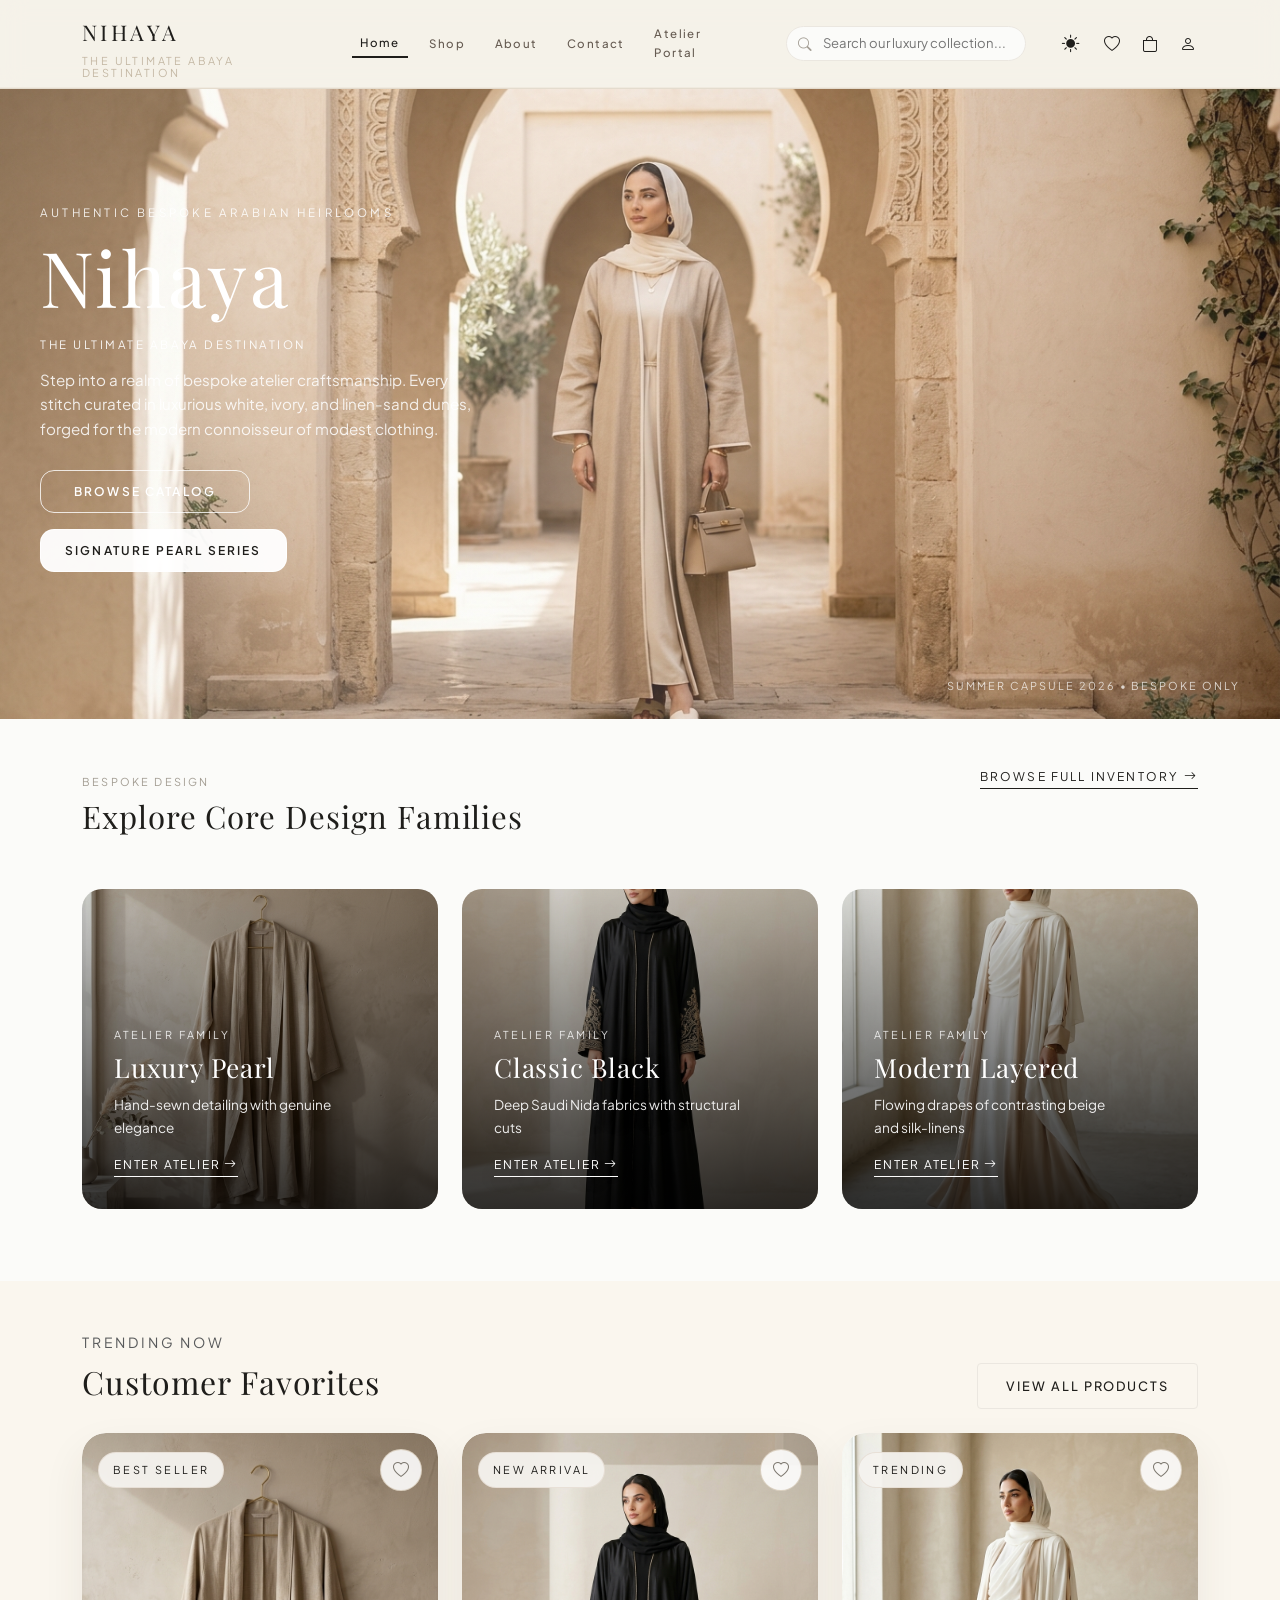
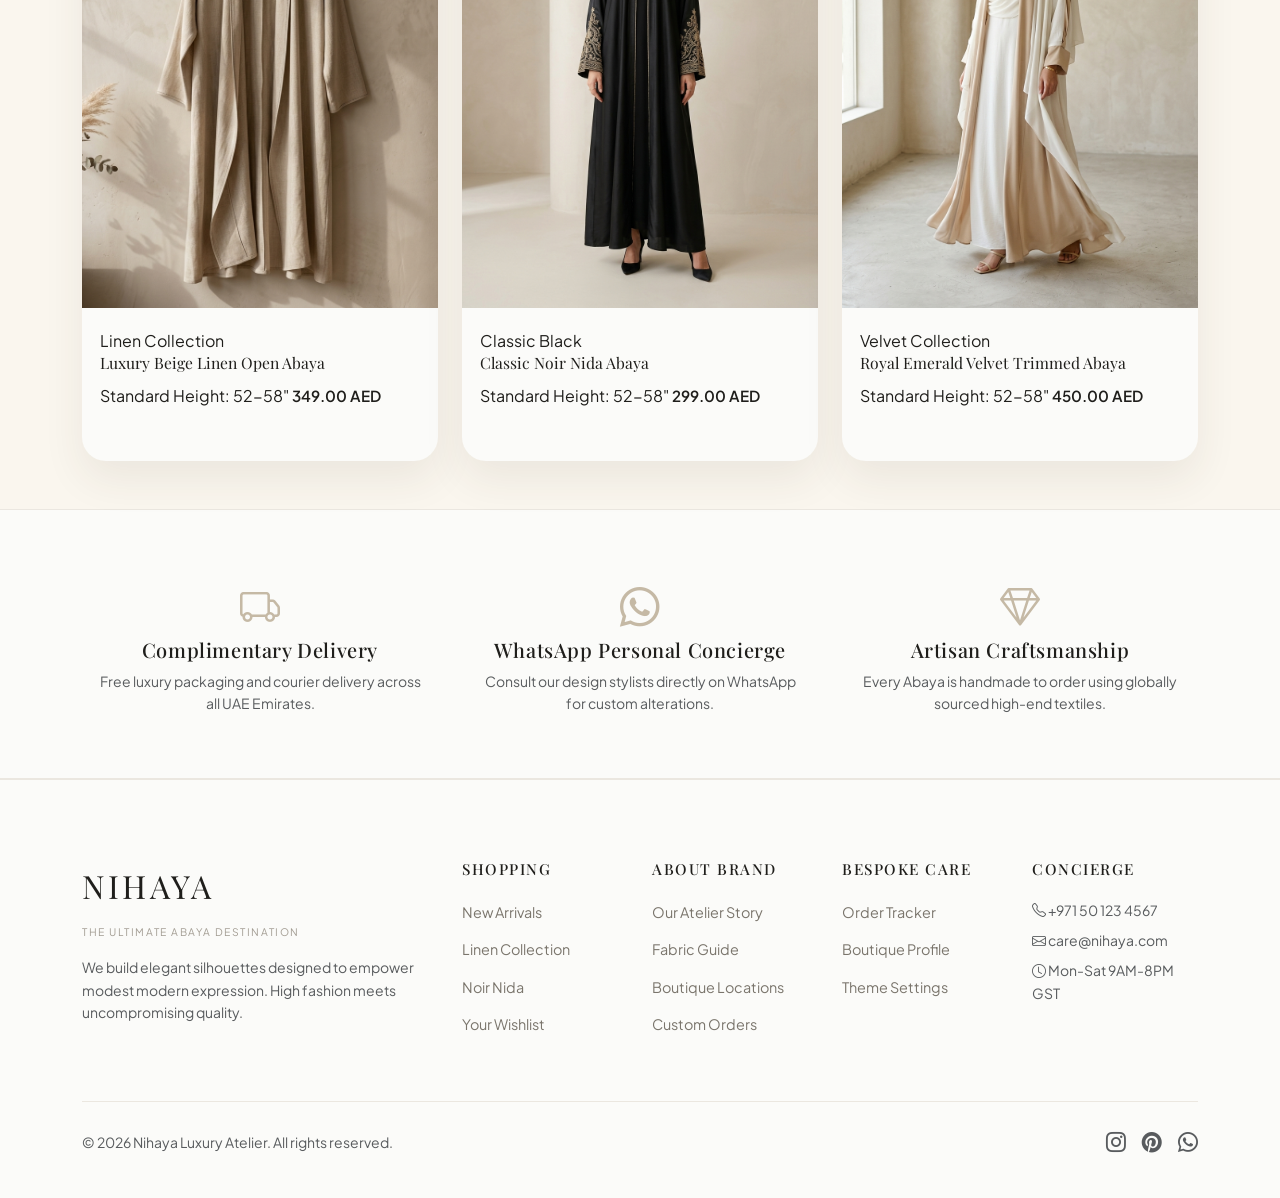
==== index.html @ ad956f4f "Initial adding" ====
<!DOCTYPE html>
<html lang="en">
<head>
  <meta charset="UTF-8">
  <meta name="viewport" content="width=device-width, initial-scale=1.0">
  <title>Nihaya | The Ultimate Abaya Destination</title>
  <meta name="description" content="Discover the finest collection of luxury Abayas at Nihaya. Handcrafted elegance, premium fabrics, and bespoke modest wear tailored for the modern woman.">
  
  <!-- CSS CDNs -->
  <link href="https://cdn.jsdelivr.net/npm/bootstrap@5.3.3/dist/css/bootstrap.min.css" rel="stylesheet">
  <link href="https://cdn.jsdelivr.net/npm/bootstrap-icons@1.11.3/font/bootstrap-icons.min.css" rel="stylesheet">
  <link rel="stylesheet" href="assets/css/styles.css">
</head>
<body>

  <!-- Splash Screen -->
  <div id="nihaya-splash-screen">
    <div class="splash-logo-container">
      <div class="splash-logo">Nihaya</div>
      <div class="splash-slogan">The Ultimate Abaya Destination</div>
      <div class="splash-spinner"></div>
    </div>
  </div>

  <!-- Header Section -->
  <header class="navbar navbar-expand-md sticky-top nihaya-navbar">
    <div class="container d-flex align-items-center justify-content-between gap-3">
      <div class="d-flex align-items-center gap-4">
        <div class="brand-group">
          <a class="navbar-brand brand-mark" href="index.html">Nihaya</a>
          <div class="navbar-subtitle">The Ultimate Abaya Destination</div>
        </div>

        <button class="navbar-toggler d-md-none" type="button" data-bs-toggle="collapse" data-bs-target="#nihayaNavMenu" aria-controls="nihayaNavMenu" aria-expanded="false" aria-label="Toggle navigation">
          <i class="bi bi-list"></i>
        </button>
      </div>

      <div class="collapse navbar-collapse justify-content-center" id="nihayaNavMenu">
        <ul class="navbar-nav align-items-center nihaya-menu">
          <li class="nav-item"><a class="nav-link active" href="index.html">Home</a></li>
          <li class="nav-item"><a class="nav-link" href="shop.html">Shop</a></li>
          <li class="nav-item"><a class="nav-link" href="about.html">About</a></li>
          <li class="nav-item"><a class="nav-link" href="contact.html">Contact</a></li>
          <li class="nav-item"><a class="nav-link" href="dashboard.html">Atelier Portal</a></li>
        </ul>
      </div>

      <!-- Desktop Search Bar -->
      <div class="search-box-container mx-3 d-none d-md-block">
        <i class="bi bi-search search-icon-inside"></i>
        <input type="text" id="search-input" class="search-input" placeholder="Search our luxury collection...">
        <div id="search-results-dropdown" class="search-dropdown"></div>
      </div>

      <!-- Desktop / Action Items -->
      <div class="header-actions">
        <!-- Search Button (Mobile view only to toggle search bar at top) -->
        <button class="icon-btn d-md-none" data-bs-toggle="collapse" data-bs-target="#mobileSearchCollapse" aria-label="Open search">
          <i class="bi bi-search"></i>
        </button>

        <!-- Theme Toggle Button -->
        <button type="button" class="icon-btn theme-toggle-btn d-none d-md-inline-block" aria-label="Switch to dark mode" title="Switch to dark mode">
          <i class="bi bi-sun-fill"></i>
        </button>

        <!-- Wishlist -->
        <a href="wishlist.html" class="icon-btn" id="wishlist-header-link" aria-label="View Wishlist">
          <i class="bi bi-heart"></i>
          <span class="badge-dot wishlist-badge" style="display: none;">0</span>
        </a>

        <!-- Cart -->
        <a href="cart.html" class="icon-btn" id="cart-header-link" aria-label="View Cart">
          <i class="bi bi-bag"></i>
          <span class="badge-dot cart-badge" style="display: none;">0</span>
        </a>

        <!-- Profile / Dashboard -->
        <a href="profile.html" class="icon-btn d-none d-md-inline-block" id="profile-header-link" aria-label="User Profile">
          <i class="bi bi-person"></i>
        </a>
      </div>
    </div>
  </header>

  <!-- Mobile Search Bar Collapse -->
  <div class="collapse d-md-none border-bottom p-3 bg-white" id="mobileSearchCollapse" style="background-color: var(--bg-primary) !important; border-color: var(--border-color) !important;">
    <div class="search-box-container w-100 position-relative">
      <i class="bi bi-search search-icon-inside"></i>
      <input type="text" id="search-input" class="search-input" placeholder="Search abayas...">
      <div id="search-results-dropdown" class="search-dropdown"></div>
    </div>
  </div>

  <!-- Hero Section -->
  <section class="hero-slider">
    <div class="hero-slide" style="background-image: url('assets/images/nihaya_hero_banner_1780999032885.png');">
      <div class="hero-overlay"></div>
      <div class="container hero-content">
        <span class="hero-topline">Authentic Bespoke Arabian Heirlooms</span>
        <h1 class="hero-title">Nihaya</h1>
        <span class="hero-subtitle">The Ultimate Abaya Destination</span>
        <p class="hero-desc">Step into a realm of bespoke atelier craftsmanship. Every stitch curated in luxurious white, ivory, and linen-sand dunes, forged for the modern connoisseur of modest clothing.</p>
        <div class="hero-buttons">
          <a href="shop.html" class="btn-hero-secondary">Browse Catalog</a>
          <a href="shop.html" class="btn-hero-primary">Signature Pearl Series</a>
        </div>
      </div>
      <div class="hero-caption">Summer Capsule 2026 • Bespoke Only</div>
    </div>
  </section>

  <!-- Special Collections Showcase -->
  <section class="py-5" style="background-color: var(--bg-secondary);">
    <div class="container">
      <div class="d-flex flex-column flex-md-row justify-content-between align-items-start gap-3 mb-5 collections-header">
        <div>
          <span class="section-label text-uppercase">Bespoke Design</span>
          <h2 class="collections-title mt-2">Explore Core Design Families</h2>
        </div>
        <a href="shop.html" class="collections-link">Browse Full Inventory <i class="bi bi-arrow-right"></i></a>
      </div>
      
      <div class="row g-4">
        <div class="col-md-4">
          <div class="category-card">
            <img src="assets/images/abaya_beige.png" alt="Luxury Pearl Collection" class="category-img">
            <div class="category-card-overlay">
              <span class="category-card-subtitle">Atelier Family</span>
              <h3 class="category-card-title">Luxury Pearl</h3>
              <p class="category-card-copy">Hand-sewn detailing with genuine elegance</p>
              <a href="shop.html?category=Luxury Pearl" class="category-card-link">Enter Atelier <i class="bi bi-arrow-right"></i></a>
            </div>
          </div>
        </div>
        <div class="col-md-4">
          <div class="category-card">
            <img src="assets/images/nihaya_royal_black_1780999076777.png" alt="Classic Black Collection" class="category-img">
            <div class="category-card-overlay">
              <span class="category-card-subtitle">Atelier Family</span>
              <h3 class="category-card-title">Classic Black</h3>
              <p class="category-card-copy">Deep Saudi Nida fabrics with structural cuts</p>
              <a href="shop.html?category=Classic Black" class="category-card-link">Enter Atelier <i class="bi bi-arrow-right"></i></a>
            </div>
          </div>
        </div>
        <div class="col-md-4">
          <div class="category-card">
            <img src="assets/images/nihaya_modern_contrast_1780999092287.png" alt="Modern Layered Collection" class="category-img">
            <div class="category-card-overlay">
              <span class="category-card-subtitle">Atelier Family</span>
              <h3 class="category-card-title">Modern Layered</h3>
              <p class="category-card-copy">Flowing drapes of contrasting beige and silk-linens</p>
              <a href="shop.html?category=Modern Layered" class="category-card-link">Enter Atelier <i class="bi bi-arrow-right"></i></a>
            </div>
          </div>
        </div>
      </div>
    </div>
  </section>

  <!-- Trending Products Section -->
  <section class="py-5">
    <div class="container">
      <div class="d-flex justify-content-between align-items-end mb-4">
        <div>
          <span class="text-uppercase tracking-wider text-muted small" style="letter-spacing: 0.2em;">Trending Now</span>
          <h2 class="mt-2">Customer Favorites</h2>
        </div>
        <a href="shop.html" class="btn-nihaya-outline d-none d-md-inline-block">View All Products</a>
      </div>

      <div class="row align-items-stretch g-4" id="trending-products-container">
        <!-- Rendered dynamically by javascript -->
      </div>
      
      <div class="text-center mt-4 d-md-none">
        <a href="shop.html" class="btn-nihaya-outline w-100">View All Products</a>
      </div>
    </div>
  </section>

  <!-- Value Propositions Section -->
  <section class="py-5 border-top border-bottom" style="border-color: var(--border-color) !important; background-color: var(--bg-secondary);">
    <div class="container">
      <div class="row text-center g-4">
        <div class="col-md-4">
          <div class="p-3">
            <i class="bi bi-truck fs-1 text-muted mb-3" style="color: var(--accent-color) !important;"></i>
            <h4 class="h5 mb-2">Complimentary Delivery</h4>
            <p class="text-muted small mb-0">Free luxury packaging and courier delivery across all UAE Emirates.</p>
          </div>
        </div>
        <div class="col-md-4">
          <div class="p-3">
            <i class="bi bi-whatsapp fs-1 text-muted mb-3" style="color: var(--accent-color) !important;"></i>
            <h4 class="h5 mb-2">WhatsApp Personal Concierge</h4>
            <p class="text-muted small mb-0">Consult our design stylists directly on WhatsApp for custom alterations.</p>
          </div>
        </div>
        <div class="col-md-4">
          <div class="p-3">
            <i class="bi bi-gem fs-1 text-muted mb-3" style="color: var(--accent-color) !important;"></i>
            <h4 class="h5 mb-2">Artisan Craftsmanship</h4>
            <p class="text-muted small mb-0">Every Abaya is handmade to order using globally sourced high-end textiles.</p>
          </div>
        </div>
      </div>
    </div>
  </section>

  <!-- Footer -->
  <footer class="footer-lux">
    <div class="container">
      <div class="row g-4 mb-5">
        <div class="col-lg-4 col-md-6">
          <div class="footer-logo">Nihaya</div>
          <p class="footer-slogan">The Ultimate Abaya Destination</p>
          <p class="text-muted small mt-3">We build elegant silhouettes designed to empower modest modern expression. High fashion meets uncompromising quality.</p>
        </div>
        <div class="col-lg-2 col-md-6 footer-link-col">
          <h5>Shopping</h5>
          <ul>
            <li><a href="shop.html">New Arrivals</a></li>
            <li><a href="shop.html?category=Linen Collection">Linen Collection</a></li>
            <li><a href="shop.html?category=Classic Black">Noir Nida</a></li>
            <li><a href="wishlist.html">Your Wishlist</a></li>
          </ul>
        </div>
        <div class="col-lg-2 col-md-6 footer-link-col">
          <h5>About Brand</h5>
          <ul>
            <li><a href="about.html">Our Atelier Story</a></li>
            <li><a href="about.html#fabric-guide">Fabric Guide</a></li>
            <li><a href="contact.html">Boutique Locations</a></li>
            <li><a href="contact.html">Custom Orders</a></li>
          </ul>
        </div>
        <div class="col-lg-2 col-md-6 footer-link-col">
          <h5>Bespoke Care</h5>
          <ul>
            <li><a href="dashboard.html">Order Tracker</a></li>
            <li><a href="profile.html">Boutique Profile</a></li>
            <li><a href="settings.html">Theme Settings</a></li>
          </ul>
        </div>
        <div class="col-lg-2 col-md-6 footer-link-col">
          <h5>Concierge</h5>
          <p class="text-muted small mb-2"><i class="bi bi-telephone"></i> +971 50 123 4567</p>
          <p class="text-muted small mb-2"><i class="bi bi-envelope"></i> care@nihaya.com</p>
          <p class="text-muted small"><i class="bi bi-clock"></i> Mon-Sat 9AM-8PM GST</p>
        </div>
      </div>
      <div class="d-flex flex-column flex-sm-row justify-content-between align-items-center border-top pt-4" style="border-color: var(--border-color) !important;">
        <p class="text-muted small mb-0">&copy; 2026 Nihaya Luxury Atelier. All rights reserved.</p>
        <div class="d-flex gap-3 mt-3 mt-sm-0">
          <a href="#" class="text-muted fs-5"><i class="bi bi-instagram"></i></a>
          <a href="#" class="text-muted fs-5"><i class="bi bi-pinterest"></i></a>
          <a href="#" class="text-muted fs-5"><i class="bi bi-whatsapp"></i></a>
        </div>
      </div>
    </div>
  </footer>

  <!-- Mobile Bottom Sticky Menu (No Hamburger) -->
  <nav class="mobile-bottom-nav">
    <a href="index.html" class="mobile-nav-item active" aria-label="Home page">
      <i class="bi bi-house"></i>
      <span>Home</span>
    </a>
    <a href="shop.html" class="mobile-nav-item" aria-label="Shop products">
      <i class="bi bi-search"></i>
      <span>Shop</span>
    </a>
    <a href="wishlist.html" class="mobile-nav-item" aria-label="Saved products">
      <i class="bi bi-heart"></i>
      <span class="badge-dot wishlist-badge" style="display: none;">0</span>
      <span>Wishlist</span>
    </a>
    <a href="cart.html" class="mobile-nav-item" aria-label="Shopping cart">
      <i class="bi bi-bag"></i>
      <span class="badge-dot cart-badge" style="display: none;">0</span>
      <span>Cart</span>
    </a>
    <a href="profile.html" class="mobile-nav-item" aria-label="Customer dashboard">
      <i class="bi bi-person"></i>
      <span>Profile</span>
    </a>
  </nav>

  <!-- JS Scripts -->
  <script src="https://cdn.jsdelivr.net/npm/bootstrap@5.3.3/dist/js/bootstrap.bundle.min.js"></script>
  <script src="assets/js/products.js"></script>
  <script src="assets/js/store.js"></script>
  <script src="assets/js/notifications.js"></script>
  <script src="assets/js/main.js"></script>

  <!-- Page-specific Dynamic Script -->
  <script>
    // Load trending products dynamically
    document.addEventListener('DOMContentLoaded', () => {
      const container = document.getElementById('trending-products-container');
      if (!container || typeof getTrendingProducts !== 'function') return;

      const trendingProducts = getTrendingProducts();

      trendingProducts.slice(0, 3).forEach((product, index) => {
        const tagLabel = product.tag || (index === 0 ? 'Best Seller' : index === 1 ? 'New Arrival' : 'Trending');
        const imageOverrides = [
          'assets/images/abaya_beige.png',
          'assets/images/nihaya_royal_black_1780999076777.png',
          'assets/images/nihaya_modern_contrast_1780999092287.png'
        ];
        const imageSource = imageOverrides[index] || product.primaryImage;
        const altImage = product.secondaryImage || imageSource;
        const col = document.createElement('div');
        col.className = 'col-lg-4 col-md-6';
        col.innerHTML = `
          <div class="product-card h-100">
            <div class="product-image-wrapper">
              <div class="product-image-head">
                <span class="product-tag">${tagLabel}</span>
                <button class="wishlist-action" onclick="addToWishlist('${product.id}')" aria-label="Add to wishlist">
                  <i class="bi bi-heart"></i>
                </button>
              </div>
              <a href="product.html?id=${product.id}">
                <img src="${imageSource}" alt="${product.name}" class="product-img">
                <img src="${altImage}" alt="${product.name} Alternate" class="product-img-secondary">
              </a>
              <div class="card-action-overlay">
                <a href="product.html?id=${product.id}" class="bespoke-btn">Bespoke Specification</a>
              </div>
            </div>
            <div class="product-card-body">
              <span class="product-cat">${product.category}</span>
              <a href="product.html?id=${product.id}" class="product-name-link">${product.name}</a>
              <div class="product-meta">
                <span>Standard Height: 52-58"</span>
                <span class="product-price-tag">${product.price.toFixed(2)} AED</span>
              </div>
            </div>
          </div>
        `;
        container.appendChild(col);
      });
    });
  </script>
</body>
</html>
---- assets/css/styles.css ----
/* 
 * Nihaya - The Ultimate Abaya Destination
 * Luxury Brand Stylesheet (White & Beige Theme)
 */

@import url('https://fonts.googleapis.com/css2?family=Playfair+Display:ital,wght@0,400..900;1,400..900&family=Plus+Jakarta+Sans:ital,wght@0,200..800;1,200..800&display=swap');

/* Brand Design Tokens */
:root {
  /* Fonts */
  --font-serif: 'Playfair Display', Georgia, serif;
  --font-sans: 'Plus Jakarta Sans', system-ui, -apple-system, sans-serif;

  /* Colors (Light Mode Default) */
  --bg-primary: #FFFFFF;
  --bg-secondary: #FBFBF9;
  --bg-tertiary: #F5F2EB;
  --border-color: #EBE7E0;
  --text-primary: #1F1E1B;
  --text-secondary: #7A756C;
  --text-muted: #A39D93;
  --accent-color: #C5B9A5;      /* Primary luxury beige */
  --accent-hover: #A69B87;
  --accent-light: #FBFBF9;
  --gold-accent: #D4AF37;       /* Luxury metallic touch */
  
  --toast-bg: rgba(255, 255, 255, 0.95);
  --toast-text: #1F1E1B;
  --toast-border: #C5B9A5;
  
  --shadow-sm: 0 2px 10px rgba(197, 185, 165, 0.08);
  --shadow-md: 0 10px 30px rgba(197, 185, 165, 0.12);
  --shadow-lg: 0 20px 50px rgba(197, 185, 165, 0.18);
  
  --transition-smooth: all 0.4s cubic-bezier(0.16, 1, 0.3, 1);
  --transition-fast: all 0.2s cubic-bezier(0.16, 1, 0.3, 1);
  --border-radius: 4px;
  --bg-site: #FAF6EE;
}

/* Dark Mode Overrides */
[data-theme="dark"] {
  --bg-primary: #12110F;
  --bg-secondary: #1C1A18;
  --bg-tertiary: #272522;
  --border-color: #2E2B27;
  --text-primary: #F5F2EB;
  --text-secondary: #C5B9A5;
  --text-muted: #8E887D;
  --accent-color: #D8CDBC;
  --accent-hover: #E6DFD4;
  --accent-light: #1C1A18;
  
  --toast-bg: rgba(28, 26, 24, 0.95);
  --toast-text: #F5F2EB;
  --toast-border: #D8CDBC;
  
  --shadow-sm: 0 2px 10px rgba(0, 0, 0, 0.3);
  --shadow-md: 0 10px 30px rgba(0, 0, 0, 0.4);
  --shadow-lg: 0 20px 50px rgba(0, 0, 0, 0.5);
}

/* Global Reset & Base */
* {
  box-sizing: border-box;
  margin: 0;
  padding: 0;
}

html {
  background-color: var(--bg-site);
}

body {
  font-family: var(--font-sans);
  background-color: var(--bg-site);
  color: var(--text-primary);
  line-height: 1.6;
  overflow-x: hidden;
  transition: background-color 0.5s ease, color 0.5s ease;
  padding-bottom: 0; /* Adjusted for bottom mobile nav in media query */
}

a {
  color: inherit;
  text-decoration: none;
  transition: var(--transition-fast);
}
a:hover {
  color: var(--accent-color);
}

h1, h2, h3, h4, h5, h6, .serif-font {
  font-family: var(--font-serif);
  font-weight: 300;
  letter-spacing: 0.03em;
}

/* Luxury Custom Scrollbar */
::-webkit-scrollbar {
  width: 8px;
}
::-webkit-scrollbar-track {
  background: var(--bg-primary);
}
::-webkit-scrollbar-thumb {
  background: var(--border-color);
  border-radius: 4px;
}
::-webkit-scrollbar-thumb:hover {
  background: var(--accent-color);
}

/* Luxury Splash Screen */
#nihaya-splash-screen {
  position: fixed;
  top: 0;
  left: 0;
  width: 100vw;
  height: 100vh;
  background-color: #F5F2EB; /* Force light beige base for branding luxury entrance */
  color: #1F1E1B;
  display: flex;
  flex-direction: column;
  justify-content: center;
  align-items: center;
  z-index: 999999;
  transition: opacity 1s cubic-bezier(0.16, 1, 0.3, 1), visibility 1s;
}

.splash-logo-container {
  text-align: center;
  opacity: 0;
  transform: translateY(20px);
  animation: splashFadeInUp 1.2s forwards cubic-bezier(0.16, 1, 0.3, 1) 0.3s;
}

.splash-logo {
  font-family: var(--font-serif);
  font-size: 3.5rem;
  font-weight: 200;
  letter-spacing: 0.15em;
  text-transform: uppercase;
  margin-bottom: 8px;
  background: linear-gradient(135deg, #1f1e1b 0%, #D4AF37 50%, #1f1e1b 100%);
  background-size: 200% auto;
  -webkit-background-clip: text;
  background-clip: text;
  -webkit-text-fill-color: transparent;
  animation: shineGold 3s linear infinite;
}

.splash-slogan {
  font-family: var(--font-sans);
  font-size: 0.85rem;
  letter-spacing: 0.25em;
  text-transform: uppercase;
  color: #7A756C;
}

.splash-spinner {
  width: 40px;
  height: 1px;
  background-color: var(--accent-color);
  margin-top: 30px;
  transform: scaleX(0);
  animation: splashLoad 1.5s cubic-bezier(0.16, 1, 0.3, 1) forwards 0.5s;
}

/* Animation Keyframes */
@keyframes splashFadeInUp {
  to {
    opacity: 1;
    transform: translateY(0);
  }
}
@keyframes splashLoad {
  to {
    transform: scaleX(1);
  }
}
@keyframes shineGold {
  to {
    background-position: 200% center;
  }
}

/* Header & Search Bar */
.nihaya-navbar {
  background-color: rgba(245, 241, 232, 0.82);
  border-bottom: 1px solid rgba(207, 193, 171, 0.45);
  padding: 0.6rem 0;
  box-shadow: inset 0 -1px 0 rgba(207, 193, 171, 0.18);
  backdrop-filter: blur(12px);
  -webkit-backdrop-filter: blur(12px);
}

.nihaya-navbar .container {
  flex-wrap: nowrap;
  align-items: center;
}

.collapse.navbar-collapse {
  flex: 1 1 auto;
  min-width: 0;
}

.nihaya-menu {
  flex-wrap: nowrap;
}

@media (max-width: 991px) {
  .nihaya-navbar .container {
    flex-wrap: wrap;
  }
}

.brand-group {
  display: flex;
  flex-direction: column;
  gap: 0.08rem;
  justify-content: center;
}

.navbar-brand,
.brand-mark {
  font-family: var(--font-serif);
  letter-spacing: 0.16em;
  font-weight: 400;
  text-transform: uppercase;
  font-size: 1.35rem;
  color: var(--text-primary);
}

.navbar-subtitle {
  font-family: var(--font-sans);
  font-size: 0.68rem;
  line-height: 1.05;
  letter-spacing: 0.22em;
  text-transform: uppercase;
  color: var(--accent-color);
}

.nihaya-menu {
  display: flex;
  gap: 0.85rem;
  margin-bottom: 0;
  align-items: center;
  flex-shrink: 1;
  min-width: 0;
}

.nihaya-menu .nav-link {
  font-family: var(--font-sans);
  font-size: 0.72rem;
  letter-spacing: 0.12em;
  text-transform: none;
  color: #665c52;
  font-weight: 500;
  padding: 0.25rem 0;
  transition: color 0.25s ease, transform 0.25s ease;
}

.nihaya-menu .nav-link:hover {
  color: var(--text-primary);
  transform: translateY(-1px);
}

.nihaya-menu .nav-link.active {
  color: var(--text-primary);
  border-bottom: 2px solid var(--text-primary);
  padding-bottom: 0.2rem;
}

.navbar-toggler {
  border: none;
  color: var(--text-primary);
}

.navbar-toggler:focus {
  box-shadow: none;
}

.search-box-container {
  position: relative;
  width: 100%;
  max-width: 240px;
  flex: 0 0 240px;
}

.header-actions {
  display: flex;
  align-items: center;
  gap: 8px;
}

.search-input {
  border: 1px solid var(--border-color);
  background-color: var(--bg-secondary);
  color: var(--text-primary);
  border-radius: 18px;
  padding: 6px 14px 6px 36px;
  width: 100%;
  font-size: 0.82rem;
  transition: var(--transition-fast);
}

.search-icon-inside {
  position: absolute;
  left: 12px;
  top: 50%;
  transform: translateY(-50%);
  color: var(--text-muted);
  font-size: 0.85rem;
  pointer-events: none;
}

.search-input:focus {
  outline: none;
  border-color: var(--accent-color);
  box-shadow: 0 0 0 3px rgba(197, 185, 165, 0.15);
  background-color: var(--bg-primary);
}

/* Search Dropdown Results */
.search-dropdown {
  position: absolute;
  top: 100%;
  left: 0;
  right: 0;
  background-color: var(--bg-primary);
  border: 1px solid var(--border-color);
  border-radius: 8px;
  box-shadow: var(--shadow-md);
  margin-top: 8px;
  z-index: 1050;
  max-height: 350px;
  overflow-y: auto;
  display: none;
  opacity: 0;
  transform: translateY(10px);
  transition: opacity 0.3s ease, transform 0.3s ease;
}

.search-dropdown.show {
  display: block;
  opacity: 1;
  transform: translateY(0);
}

.search-item {
  display: flex;
  align-items: center;
  gap: 12px;
  padding: 10px 16px;
  border-bottom: 1px solid var(--border-color);
  transition: var(--transition-fast);
}

.search-item:last-child {
  border-bottom: none;
}

.search-item:hover {
  background-color: var(--bg-secondary);
  color: var(--accent-color);
}

.search-thumb {
  width: 40px;
  height: 50px;
  object-fit: cover;
  border-radius: 2px;
  background-color: var(--bg-tertiary);
}

.search-info {
  flex-grow: 1;
}

.search-name {
  font-size: 0.85rem;
  font-weight: 500;
  margin-bottom: 2px;
}

.search-price {
  font-size: 0.8rem;
  color: var(--text-secondary);
}

.search-no-results {
  padding: 16px;
  text-align: center;
  color: var(--text-muted);
  font-size: 0.85rem;
}

/* Header Icon Actions */
.header-actions {
  display: flex;
  align-items: center;
  gap: 18px;
}

.icon-btn {
  background: none;
  border: none;
  color: var(--text-primary);
  font-size: 1rem;
  cursor: pointer;
  position: relative;
  padding: 2px;
  line-height: 1;
  transition: var(--transition-fast);
}

.icon-btn:hover {
  color: var(--accent-color);
}

.theme-toggle-btn {
  color: var(--text-primary);
  font-size: 1.1rem;
  padding: 4px;
  border-radius: 50%;
  transition: var(--transition-fast);
}

.theme-toggle-btn:hover {
  color: var(--accent-color);
  background-color: rgba(255,255,255,0.08);
}

.theme-toggle-btn .bi {
  line-height: 1;
}

.badge-dot {
  position: absolute;
  top: 0;
  right: 0;
  background-color: var(--accent-color);
  color: var(--bg-primary);
  font-size: 0.65rem;
  font-weight: 700;
  width: 16px;
  height: 16px;
  border-radius: 50%;
  display: flex;
  align-items: center;
  justify-content: center;
}

/* Luxury Hero Banner / Carousel */
.hero-slider {
  position: relative;
  background-color: var(--bg-tertiary);
  overflow: hidden;
  height: 70vh;
  min-height: 520px;
}

.hero-slide {
  height: 100%;
  display: flex;
  align-items: center;
  background-size: cover;
  background-position: center;
  position: relative;
}

.hero-overlay {
  position: absolute;
  top: 0;
  left: 0;
  width: 100%;
  height: 100%;
  background: linear-gradient(to right, rgba(245, 242, 235, 0.226) 28%, rgba(245, 242, 235, 0.05) 100%);
}

[data-theme="dark"] .hero-overlay {
  background: linear-gradient(to right, rgba(18, 17, 15, 0.9) 30%, rgba(18, 17, 15, 0.15) 100%);
}

[data-theme="dark"] .nihaya-navbar {
  background-color: #16120f;
  border-color: rgba(255,255,255,0.07);
}

[data-theme="dark"] .nihaya-navbar .navbar-brand,
[data-theme="dark"] .nihaya-navbar .navbar-subtitle,
[data-theme="dark"] .nihaya-navbar .nav-link,
[data-theme="dark"] .nihaya-navbar .icon-btn {
  color: #F5F2EB;
}

[data-theme="dark"] .nihaya-navbar .search-input {
  background-color: #1C1A18;
  border-color: #2E2B27;
  color: #F5F2EB;
}

[data-theme="dark"] .nihaya-navbar .search-input::placeholder {
  color: #B9B2A7;
}

.hero-content {
  position: relative;
  z-index: 2;
  max-width: 520px;
  padding: 0 40px;
  margin-left: 0;
}

.hero-topline {
  display: block;
  font-family: var(--font-sans);
  text-transform: uppercase;
  letter-spacing: 0.28em;
  font-size: 0.72rem;
  color: rgba(255,255,255,0.85);
  margin-bottom: 0.9rem;
}

.hero-subtitle {
  display: block;
  font-family: var(--font-sans);
  text-transform: uppercase;
  letter-spacing: 0.22em;
  font-size: 0.72rem;
  line-height: 1.1;
  color: rgba(255,255,255,0.9);
  margin-bottom: 1rem;
}

.hero-title {
  font-size: 4.8rem;
  line-height: 1.05;
  margin-bottom: 1.4rem;
  color: #FFFFFF;
}

.hero-desc {
  font-size: 0.95rem;
  color: rgba(255,255,255,0.85);
  margin-bottom: 1.8rem;
  max-width: 520px;
}

.hero-buttons {
  display: flex;
  flex-wrap: wrap;
  gap: 1rem;
  align-items: center;
  margin-bottom: 2rem;
}

.btn-hero-primary,
.btn-hero-secondary {
  display: inline-flex;
  align-items: center;
  justify-content: center;
  min-width: 210px;
  padding: 11px 24px;
  font-family: var(--font-sans);
  font-size: 0.75rem;
  font-weight: 600;
  text-transform: uppercase;
  letter-spacing: 0.18em;
  border-radius: 14px;
  transition: var(--transition-smooth);
}

.btn-hero-primary {
  background-color: rgba(255,255,255,0.95);
  color: var(--text-primary);
  border: 1px solid rgba(255,255,255,0.85);
}

.btn-hero-secondary {
  background-color: transparent;
  color: #FFFFFF;
  border: 1px solid rgba(255,255,255,0.8);
}

.btn-hero-primary:hover,
.btn-hero-secondary:hover {
  opacity: 0.95;
}

.hero-caption {
  position: absolute;
  right: 40px;
  bottom: 24px;
  font-family: var(--font-sans);
  text-transform: uppercase;
  letter-spacing: 0.18em;
  color: rgba(255,255,255,0.72);
  font-size: 0.68rem;
}

@media (max-width: 991px) {
  .hero-content {
    max-width: 100%;
    padding: 0 24px;
  }

  .hero-title {
    font-size: 3.4rem;
  }

  .hero-buttons {
    justify-content: flex-start;
  }

  .hero-caption {
    position: static;
    margin-top: 1rem;
  }
}

/* Luxury Buttons */
.btn-nihaya {
  font-family: var(--font-sans);
  font-size: 0.8rem;
  font-weight: 500;
  text-transform: uppercase;
  letter-spacing: 0.15em;
  padding: 12px 28px;
  background-color: var(--text-primary);
  color: var(--bg-primary);
  border: 1px solid var(--text-primary);
  border-radius: var(--border-radius);
  cursor: pointer;
  transition: var(--transition-smooth);
  display: inline-flex;
  align-items: center;
  gap: 8px;
}

.btn-nihaya:hover {
  background-color: transparent;
  color: var(--text-primary);
}

.btn-nihaya-outline {
  font-family: var(--font-sans);
  font-size: 0.8rem;
  font-weight: 500;
  text-transform: uppercase;
  letter-spacing: 0.15em;
  padding: 12px 28px;
  background-color: transparent;
  color: var(--text-primary);
  border: 1px solid var(--border-color);
  border-radius: var(--border-radius);
  cursor: pointer;
  transition: var(--transition-smooth);
}

.btn-nihaya-outline:hover {
  border-color: var(--text-primary);
  background-color: var(--text-primary);
  color: var(--bg-primary);
}

.color-tab-btn {
  min-width: auto;
  padding: 10px 18px;
  border-radius: 999px;
}

.measurement-guide-link {
  color: var(--text-primary);
  font-weight: 600;
  text-decoration: none;
}

.measurement-guide-link:hover {
  color: var(--accent-color);
  text-decoration: underline;
}

.btn-save-bag {
  min-width: 220px;
}

.btn-save-wishlist {
  min-width: 220px;
}

.btn-save-wishlist i {
  margin-right: 8px;
}

.btn-save-bag i {
  margin-right: 8px;
}

.btn-whatsapp {
  background-color: #25D366;
  border-color: #25D366;
  color: white;
}
.btn-whatsapp:hover {
  background-color: transparent;
  color: #25D366;
  border-color: #25D366;
}

/* Product Cards Grid & Design */
.product-card {
  background: var(--bg-secondary);
  border: none;
  border-radius: 24px;
  overflow: hidden;
  transition: var(--transition-smooth);
  position: relative;
  margin-bottom: 30px;
  box-shadow: 0 18px 42px rgba(68, 53, 34, 0.08);
  display: flex;
  flex-direction: column;
  min-height: 100%;
}

[data-theme="dark"] .product-card {
  background: var(--bg-tertiary);
  box-shadow: 0 18px 42px rgba(0, 0, 0, 0.25);
}

.product-image-head {
  position: absolute;
  top: 16px;
  left: 16px;
  right: 16px;
  display: flex;
  justify-content: space-between;
  align-items: center;
  z-index: 5;
  pointer-events: none;
}

.product-tag {
  display: inline-flex;
  align-items: center;
  justify-content: center;
  font-family: var(--font-sans);
  font-size: 0.68rem;
  letter-spacing: 0.22em;
  text-transform: uppercase;
  color: var(--text-primary);
  background-color: rgba(245, 243, 239, 0.95);
  border: 1px solid rgba(231, 223, 214, 0.95);
  border-radius: 999px;
  padding: 8px 14px;
  pointer-events: auto;
}

.wishlist-action {
  background: rgba(255,255,255,0.88);
  border: 1px solid rgba(207,193,171,0.7);
  color: var(--text-secondary);
  width: 42px;
  height: 42px;
  border-radius: 50%;
  display: inline-flex;
  align-items: center;
  justify-content: center;
  cursor: pointer;
  transition: var(--transition-fast);
  pointer-events: auto;
}

.wishlist-action:hover {
  background-color: rgba(197, 185, 165, 0.2);
  color: var(--accent-color);
}

.product-image-wrapper {
  position: relative;
  aspect-ratio: 3/4;
  overflow: hidden;
  background-color: var(--bg-tertiary);
  border-top-left-radius: 24px;
  border-top-right-radius: 24px;
}

.product-img {
  width: 100%;
  height: 100%;
  object-fit: cover;
  transition: transform 0.8s cubic-bezier(0.16, 1, 0.3, 1);
}

.product-img-secondary {
  position: absolute;
  top: 0;
  left: 0;
  width: 100%;
  height: 100%;
  object-fit: cover;
  opacity: 0;
  transition: transform 0.8s cubic-bezier(0.16, 1, 0.3, 1), opacity 0.6s ease;
}

.product-card:hover .product-img {
  transform: scale(1.04);
}

.product-card:hover .product-img-secondary {
  opacity: 1;
  transform: scale(1.04);
}


.product-badge {
  position: absolute;
  top: 15px;
  left: 15px;
  background-color: var(--accent-color);
  color: var(--bg-primary);
  font-size: 0.7rem;
  font-weight: 500;
  padding: 4px 10px;
  text-transform: uppercase;
  letter-spacing: 0.1em;
  z-index: 5;
}

.product-card-body {
  padding: 20px 18px 22px;
  text-align: left;
  flex: 1;
}

.product-info-block {
  padding: 18px 18px 22px;
  display: flex;
  flex-direction: column;
  justify-content: space-between;
  flex: 1;
}

.product-details-top-row {
  display: flex;
  align-items: flex-start;
  justify-content: space-between;
  gap: 12px;
  margin-bottom: 10px;
}

.product-meta-labels {
  display: flex;
  flex-wrap: wrap;
  gap: 10px;
  align-items: center;
}

.product-meta-tag {
  font-size: 0.675rem;
  font-weight: 600;
  letter-spacing: 0.16em;
  text-transform: uppercase;
  color: var(--accent-color);
}

.product-price-tag {
  font-size: 0.82rem;
  font-weight: 700;
  color: var(--text-primary);
  white-space: nowrap;
}

.product-name-link {
  font-family: var(--font-serif);
  font-size: 0.98rem;
  color: var(--text-primary);
  margin-bottom: 10px;
  display: block;
  line-height: 1.25;
  max-height: 2.5rem;
  overflow: hidden;
}

.product-attr-row {
  display: flex;
  justify-content: space-between;
  gap: 10px;
  flex-wrap: wrap;
  align-items: center;
  margin-bottom: 16px;
}

.product-sizes,
.product-rating {
  font-size: 0.78rem;
  color: var(--text-secondary);
  letter-spacing: 0.04em;
}

.product-rating i {
  font-size: 0.78rem;
  color: #C5B9A5;
  margin-right: 4px;
}

.product-card-actions {
  display: grid;
  grid-template-columns: repeat(2, minmax(0, 1fr));
  gap: 10px;
}

.product-card-actions button {
  font-size: 0.78rem;
  line-height: 1.3;
  padding: 10px 12px;
  min-height: 42px;
}

[data-theme="dark"] .product-card-actions button.btn-nihaya-outline {
  color: var(--text-primary);
  background: transparent;
  border-color: rgba(255, 255, 255, 0.18);
}

[data-theme="dark"] .product-card-actions button.btn-whatsapp {
  background-color: #213a23;
  border-color: #213a23;
  color: #f5f2eb;
}

.product-whatsapp-btn {
  display: inline-flex;
  align-items: center;
  justify-content: center;
  gap: 6px;
}

.product-whatsapp-btn i {
  font-size: 1rem;
}

.product-meta span {
  display: inline-block;
}

.product-price-tag {
  font-weight: 600;
  font-size: 0.95rem;
  color: var(--text-primary);
}

.bespoke-btn {
  display: inline-flex;
  align-items: center;
  justify-content: center;
  position: absolute;
  left: 50%;
  bottom: 16px;
  transform: translateX(-50%);
  background-color: rgba(255, 255, 255, 0.96);
  color: var(--text-primary);
  border: 1px solid rgba(207, 193, 171, 0.65);
  border-radius: 999px;
  font-family: var(--font-sans);
  font-size: 0.76rem;
  letter-spacing: 0.18em;
  text-transform: uppercase;
  padding: 10px 16px;
  opacity: 0;
  transform: translate(-50%, 10px);
  transition: opacity 0.25s ease, transform 0.25s ease;
  text-decoration: none;
}

.card-action-overlay {
  position: absolute;
  inset: 0;
  display: flex;
  justify-content: center;
  align-items: flex-end;
  padding-bottom: 24px;
  background: rgba(0, 0, 0, 0.08);
  opacity: 0;
  pointer-events: none;
  transition: opacity 0.25s ease;
  gap: 12px;
  justify-content: center;
}

.product-card:hover .card-action-overlay,
.product-card:focus-within .card-action-overlay {
  opacity: 1;
  pointer-events: auto;
}

.overlay-btn {
  width: 48px;
  height: 48px;
  min-width: 48px;
  background: rgba(255, 255, 255, 0.96);
  border: 1px solid rgba(197, 185, 165, 0.55);
  border-radius: 16px;
  color: var(--text-primary);
  display: inline-flex;
  align-items: center;
  justify-content: center;
  transition: transform 0.22s ease, border-color 0.22s ease, background-color 0.22s ease, color 0.22s ease, box-shadow 0.22s ease;
  box-shadow: 0 10px 24px rgba(0, 0, 0, 0.08);
  cursor: pointer;
}

.overlay-btn i {
  font-size: 1.1rem;
}

.overlay-btn:hover,
.overlay-btn:focus-visible {
  background: rgba(245, 241, 233, 0.96);
  border-color: rgba(197, 185, 165, 0.85);
  color: var(--accent-color);
  transform: translateY(-2px);
}

.overlay-btn:focus-visible {
  outline: none;
  box-shadow: 0 0 0 3px rgba(197, 185, 165, 0.22);
}

.product-card:hover .bespoke-btn,
.product-card:focus-within .bespoke-btn {
  opacity: 1;
  transform: translate(-50%, 0);
}

/* Category Banners */
.category-card {
  position: relative;
  height: 320px;
  overflow: hidden;
  border-radius: 20px;
  margin-bottom: 24px;
}
.category-img {
  width: 100%;
  height: 100%;
  object-fit: cover;
  transition: var(--transition-smooth);
}
.category-card:hover .category-img {
  transform: scale(1.05);
}
.category-card-overlay {
  position: absolute;
  top: 0;
  left: 0;
  width: 100%;
  height: 100%;
  background: linear-gradient(180deg, rgba(0,0,0,0.12) 0%, rgba(0,0,0,0.42) 45%, rgba(0,0,0,0.78) 100%);
  display: flex;
  flex-direction: column;
  justify-content: flex-end;
  align-items: flex-start;
  padding: 32px;
  color: white;
  text-shadow: 0 12px 28px rgba(0, 0, 0, 0.28);
}
.category-card-subtitle {
  font-size: 0.68rem;
  text-transform: uppercase;
  letter-spacing: 0.24em;
  color: rgba(255, 255, 255, 0.82);
  margin-bottom: 0.65rem;
}
.category-card-title {
  font-size: 1.65rem;
  line-height: 1.1;
  margin-bottom: 0.65rem;
}
.category-card-copy {
  font-size: 0.85rem;
  line-height: 1.7;
  color: rgba(255, 255, 255, 0.9);
  max-width: 85%;
  margin-bottom: 1rem;
}
.category-card-link {
  font-size: 0.75rem;
  letter-spacing: 0.15em;
  text-transform: uppercase;
  border-bottom: 1px solid white;
  width: fit-content;
  padding-bottom: 2px;
  color: #fff;
}
.category-card-link i {
  transition: transform 0.25s ease;
}
.category-card-link:hover i {
  transform: translateX(3px);
}

.collections-header {
  align-items: flex-end;
}
.section-label {
  font-size: 0.68rem;
  letter-spacing: 0.2em;
  color: var(--text-muted);
}
.collections-title {
  font-family: var(--font-serif);
  font-size: clamp(1.95rem, 2.2vw, 2.6rem);
  line-height: 1.05;
  color: var(--text-primary);
}
.collections-link {
  font-size: 0.75rem;
  letter-spacing: 0.18em;
  text-transform: uppercase;
  color: var(--text-primary);
  border-bottom: 1px solid currentColor;
  display: inline-flex;
  align-items: center;
  gap: 0.35rem;
  padding-bottom: 2px;
}
.collections-link:hover {
  color: var(--accent-color);
  border-color: var(--accent-color);
}
.collections-link i {
  transition: transform 0.25s ease;
}
.collections-link:hover i {
  transform: translateX(3px);
}

/* Mobile Sticky Bottom Navigation Bar (No Hamburger) */
.mobile-bottom-nav {
  position: fixed;
  bottom: 0;
  left: 0;
  right: 0;
  background-color: var(--bg-primary);
  border-top: 1px solid var(--border-color);
  box-shadow: 0 -4px 15px rgba(0, 0, 0, 0.03);
  display: none; /* Handled in responsiveness media query */
  justify-content: space-around;
  align-items: center;
  padding: 10px 0 calc(10px + env(safe-area-inset-bottom));
  z-index: 1000;
  transition: var(--transition-smooth);
}

.mobile-nav-item {
  display: flex;
  flex-direction: column;
  align-items: center;
  justify-content: center;
  color: var(--text-secondary);
  font-size: 0.75rem;
  font-weight: 500;
  width: 20%;
  text-align: center;
  position: relative;
}

.mobile-nav-item i {
  font-size: 1.25rem;
  margin-bottom: 4px;
  transition: var(--transition-fast);
}

.mobile-nav-item.active {
  color: var(--accent-color);
}

.mobile-nav-item.active i {
  transform: translateY(-2px);
}

/* Dashboard Panel Styles */
.dashboard-card {
  background-color: var(--bg-secondary);
  border: 1px solid var(--border-color);
  border-radius: 8px;
  padding: 24px;
  height: 100%;
  transition: var(--transition-smooth);
}
.dashboard-card:hover {
  box-shadow: var(--shadow-sm);
  border-color: var(--accent-color);
}
.stat-number {
  font-family: var(--font-serif);
  font-size: 2.2rem;
  color: var(--accent-color);
  margin-bottom: 4px;
}

/* Footer Section */
.footer-lux {
  background-color: var(--bg-secondary);
  border-top: 1px solid var(--border-color);
  padding: 80px 0 40px;
}
.footer-logo {
  font-family: var(--font-serif);
  font-size: 2rem;
  font-weight: 300;
  letter-spacing: 0.1em;
  text-transform: uppercase;
  margin-bottom: 12px;
}
.footer-slogan {
  font-size: 0.65rem;
  color: var(--text-muted);
  letter-spacing: 0.15em;
  text-transform: uppercase;
}
.footer-link-col h5 {
  font-size: 0.95rem;
  text-transform: uppercase;
  letter-spacing: 0.1em;
  margin-bottom: 20px;
  color: var(--text-primary);
  font-weight: 500;
}
.footer-link-col ul {
  list-style: none;
  padding: 0;
}
.footer-link-col ul li {
  margin-bottom: 12px;
}
.footer-link-col ul li a {
  font-size: 0.9rem;
  color: var(--text-secondary);
}
.footer-link-col ul li a:hover {
  color: var(--accent-color);
  padding-left: 4px;
}

/* Contact Map Placeholder styling */
.map-placeholder {
  background: var(--bg-tertiary);
  border-radius: 8px;
  height: 350px;
  display: flex;
  align-items: center;
  justify-content: center;
  flex-direction: column;
  color: var(--text-secondary);
  border: 1px solid var(--border-color);
}
.map-placeholder i {
  font-size: 3rem;
  color: var(--accent-color);
  margin-bottom: 16px;
}

/* Responsiveness adjustments */
@media (max-width: 767.98px) {
  body {
    padding-bottom: 70px; /* Leave space for bottom menu */
  }
  
  .mobile-bottom-nav {
    display: flex;
  }
  
  .desktop-nav {
    display: none !important;
  }
  
  .hero-title {
    font-size: 2.2rem;
  }
  
  .hero-content {
    padding: 0 20px;
  }
  
  #nihaya-notification-container {
    top: auto;
    bottom: 84px; /* Float above mobile bottom bar */
    right: 12px;
    left: 12px;
    width: calc(100% - 24px);
  }
}

/* Toast / Notification Styles */
#nihaya-notification-container {
  position: fixed;
  top: 96px;
  right: 24px;
  z-index: 1100;
  display: flex;
  flex-direction: column;
  gap: 12px;
  max-width: 420px;
  width: calc(100% - 48px);
  pointer-events: none;
}

.nihaya-toast {
  pointer-events: auto;
  display: flex;
  align-items: flex-start;
  gap: 14px;
  border-radius: 28px;
  overflow: hidden;
  padding: 18px 18px 18px 18px;
  border: 1px solid rgba(197, 185, 165, 0.22);
  box-shadow: 0 24px 60px rgba(0,0,0,0.08);
  background: rgba(255, 255, 255, 0.8);
  color: var(--toast-text, #1F1E1B);
  backdrop-filter: blur(18px);
  -webkit-backdrop-filter: blur(18px);
  transition: transform 0.35s cubic-bezier(0.16, 1, 0.3, 1), opacity 0.25s ease;
}

[data-theme="dark"] .nihaya-toast {
  background: rgba(28, 26, 24, 0.8);
  border-color: rgba(216, 205, 188, 0.24);
}

.nihaya-toast .toast-icon {
  width: 52px;
  height: 52px;
  min-width: 52px;
  display: grid;
  place-items: center;
  border-radius: 14px;
  background: rgba(197, 185, 165, 0.14);
  color: var(--toast-text, #1F1E1B);
  font-size: 1.2rem;
}

.toast-main {
  flex: 1;
  min-width: 0;
}

.toast-title {
  font-size: 1rem;
  font-weight: 700;
  letter-spacing: 0.03em;
  margin-bottom: 6px;
  color: var(--text-primary);
}

.toast-subtitle {
  font-size: 0.925rem;
  color: var(--text-secondary);
  line-height: 1.5;
  margin-bottom: 10px;
}

.toast-footer {
  font-size: 0.8rem;
  letter-spacing: 0.18em;
  text-transform: uppercase;
  color: rgba(120, 103, 81, 0.85);
}

.nihaya-toast .toast-close {
  border: none;
  background: rgba(255,255,255,0.35);
  color: var(--text-primary);
  width: 34px;
  height: 34px;
  min-width: 34px;
  border-radius: 999px;
  display: grid;
  place-items: center;
  cursor: pointer;
  transition: background 0.2s ease, transform 0.2s ease;
}

[data-theme="dark"] .nihaya-toast .toast-close {
  background: rgba(255,255,255,0.16);
  color: var(--toast-text, #F5F2EB);
}

.nihaya-toast .toast-close:hover {
  background: rgba(255,255,255,0.55);
  transform: scale(1.05);
}

.nihaya-toast.toast-success .toast-icon,
.nihaya-toast.toast-info .toast-icon,
.nihaya-toast.toast-error .toast-icon {
  background: rgba(197, 185, 165, 0.18);
}

.nihaya-toast.toast-error {
  border-left: 4px solid rgba(220, 53, 69, 0.75);
}

.nihaya-toast.toast-success {
  border-left: 4px solid rgba(40, 167, 69, 0.75);
}

.nihaya-toast.toast-info {
  border-left: 4px solid rgba(0, 123, 255, 0.75);
}

/* Form Styles */
.lux-form-group {
  margin-bottom: 20px;
}
.lux-form-label {
  font-size: 0.8rem;
  text-transform: uppercase;
  letter-spacing: 0.1em;
  color: var(--text-secondary);
  margin-bottom: 6px;
  display: block;
}
.lux-input {
  width: 100%;
  background-color: var(--bg-secondary);
  border: 1px solid var(--border-color);
  border-radius: var(--border-radius);
  padding: 12px 16px;
  color: var(--text-primary);
  font-family: var(--font-sans);
  transition: var(--transition-fast);
}
.lux-input:focus {
  outline: none;
  border-color: var(--accent-color);
  box-shadow: 0 0 0 3px rgba(197, 185, 165, 0.15);
  background-color: var(--bg-primary);
}

/* Switch styling for toggles */
.lux-switch {
  position: relative;
  display: inline-block;
  width: 44px;
  height: 24px;
}
.lux-switch input {
  opacity: 0;
  width: 0;
  height: 0;
}
.lux-slider {
  position: absolute;
  cursor: pointer;
  top: 0;
  left: 0;
  right: 0;
  bottom: 0;
  background-color: var(--border-color);
  transition: .4s;
  border-radius: 34px;
}
.lux-slider:before {
  position: absolute;
  content: "";
  height: 18px;
  width: 18px;
  left: 3px;
  bottom: 3px;
  background-color: var(--bg-primary);
  transition: .4s;
  border-radius: 50%;
}
input:checked + .lux-slider {
  background-color: var(--accent-color);
}
input:checked + .lux-slider:before {
  transform: translateX(20px);
}
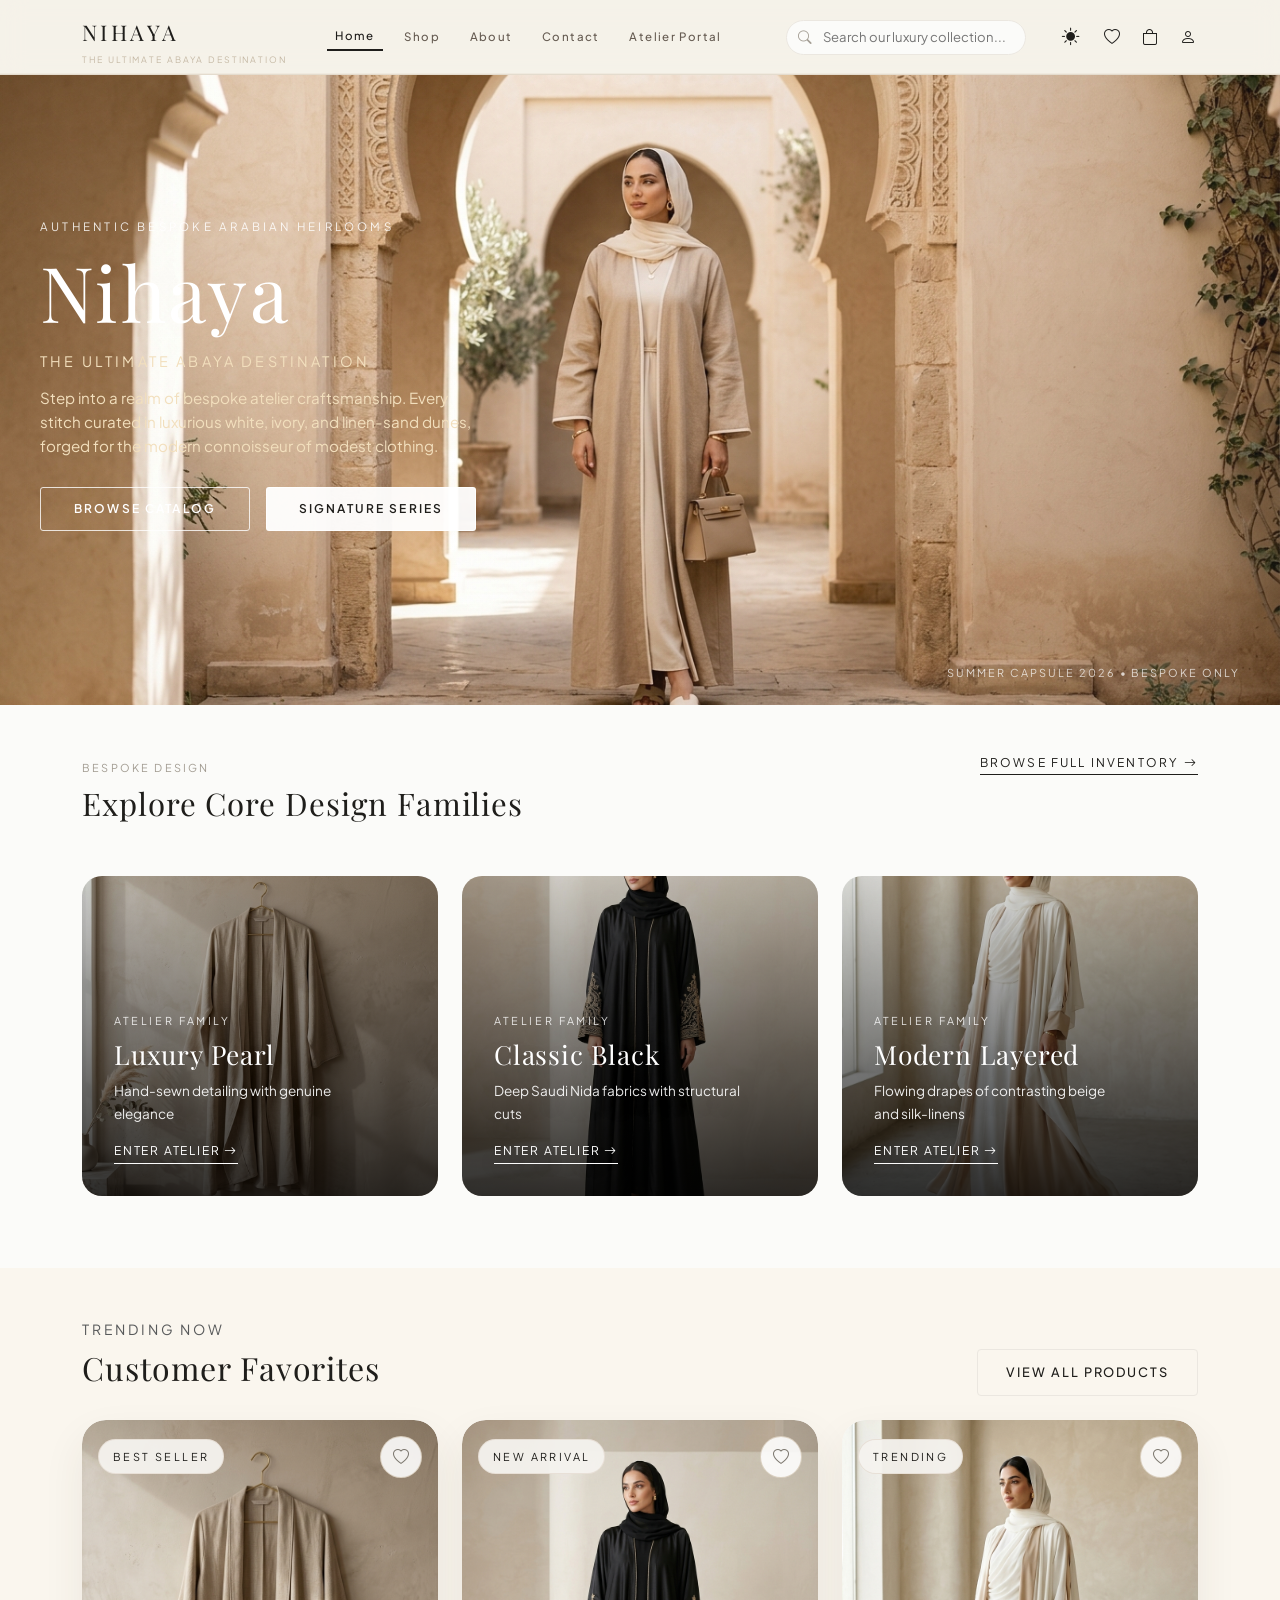
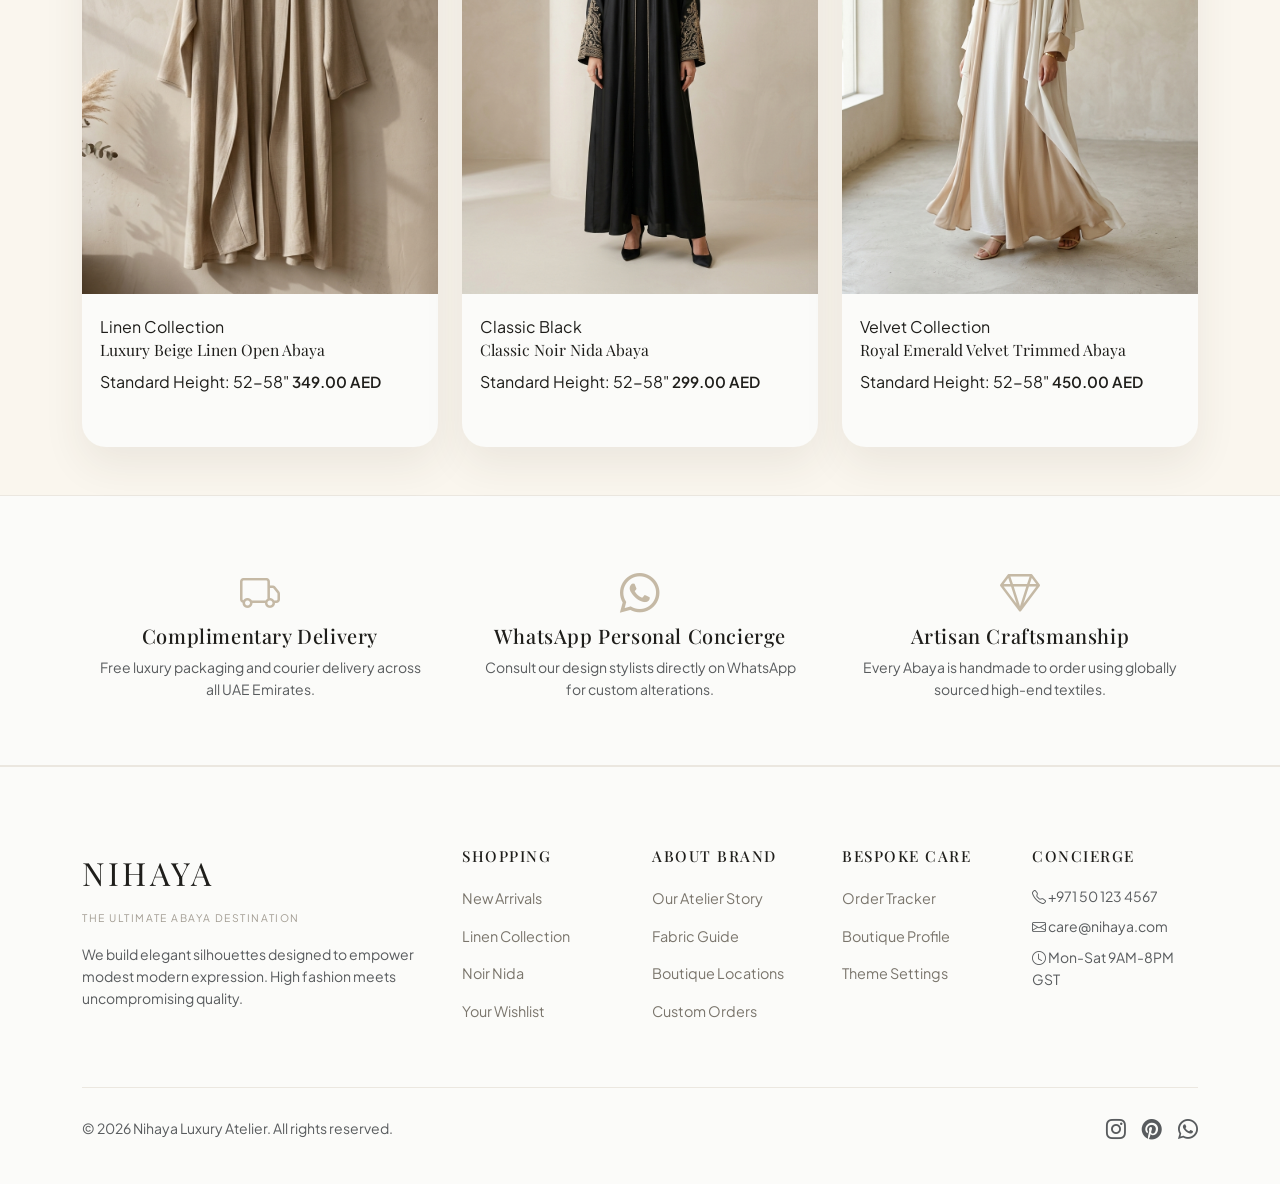
==== commit 2a5e860c: "Update code" ====
--- a/index.html
+++ b/index.html
@@ -5,7 +5,10 @@
   <meta name="viewport" content="width=device-width, initial-scale=1.0">
   <title>Nihaya | The Ultimate Abaya Destination</title>
   <meta name="description" content="Discover the finest collection of luxury Abayas at Nihaya. Handcrafted elegance, premium fabrics, and bespoke modest wear tailored for the modern woman.">
-  
+  <meta property="og:title" content="Nihaya | The Ultimate Abaya Destination">
+  <meta property="og:description" content="Discover the finest collection of luxury Abayas at Nihaya. Handcrafted elegance, premium fabrics, and bespoke modest wear tailored for the modern woman.">
+  <meta property="og:image" content="images/logo.png">
+  <meta property="og:url" content="https://shafeer-shan.github.io/Nihaya-Abaya-Store/">
   <!-- CSS CDNs -->
   <link href="https://cdn.jsdelivr.net/npm/bootstrap@5.3.3/dist/css/bootstrap.min.css" rel="stylesheet">
   <link href="https://cdn.jsdelivr.net/npm/bootstrap-icons@1.11.3/font/bootstrap-icons.min.css" rel="stylesheet">
@@ -105,7 +108,7 @@
         <p class="hero-desc">Step into a realm of bespoke atelier craftsmanship. Every stitch curated in luxurious white, ivory, and linen-sand dunes, forged for the modern connoisseur of modest clothing.</p>
         <div class="hero-buttons">
           <a href="shop.html" class="btn-hero-secondary">Browse Catalog</a>
-          <a href="shop.html" class="btn-hero-primary">Signature Pearl Series</a>
+          <a href="shop.html" class="btn-hero-primary">Signature Series</a>
         </div>
       </div>
       <div class="hero-caption">Summer Capsule 2026 • Bespoke Only</div>
--- a/assets/css/styles.css
+++ b/assets/css/styles.css
@@ -198,6 +198,7 @@
 .nihaya-navbar .container {
   flex-wrap: nowrap;
   align-items: center;
+  position: relative;
 }
 
 .collapse.navbar-collapse {
@@ -212,6 +213,86 @@
 @media (max-width: 991px) {
   .nihaya-navbar .container {
     flex-wrap: wrap;
+  }
+}
+
+@media (max-width: 767px) {
+  .nihaya-navbar {
+    position: relative;
+  }
+
+  #nihayaNavMenu.collapse,
+  #nihayaNavMenu.show {
+    position: absolute;
+    top: 100%;
+    left: 1rem;
+    right: 1rem;
+    width: auto;
+    background: rgba(255, 255, 255, 0.94);
+    backdrop-filter: blur(18px);
+    -webkit-backdrop-filter: blur(18px);
+    border-bottom-left-radius: 16px;
+    border-bottom-right-radius: 16px;
+    box-shadow: 0 18px 40px rgba(31, 30, 27, 0.12);
+    z-index: 5;
+    overflow: hidden;
+    transition: none !important;
+  }
+
+  #nihayaNavMenu.collapsing {
+    display: none !important;
+    height: 0 !important;
+    visibility: hidden !important;
+  }
+
+  #nihayaNavMenu.collapse:not(.show) {
+    display: none !important;
+    height: 0 !important;
+    visibility: hidden !important;
+  }
+
+  #nihayaNavMenu.show {
+    display: block !important;
+    height: auto !important;
+    visibility: visible !important;
+  }
+
+  .nihaya-menu {
+    flex-direction: column;
+    gap: 0;
+    width: 100%;
+    padding: 0.75rem 1rem;
+    align-items: stretch;
+  }
+
+  .nihaya-menu .nav-item {
+    width: 100%;
+    border-bottom: 1px solid rgba(207, 193, 171, 0.35);
+  }
+
+  .nihaya-menu .nav-item:last-child {
+    border-bottom: none;
+  }
+
+  .nihaya-menu .nav-link {
+    display: block;
+    width: 100%;
+    padding: 1rem 1.25rem 0.95rem 0.8rem;
+    color: #3f3a33;
+    font-size: 0.92rem;
+    letter-spacing: 0.12em;
+    background: transparent;
+    text-align: right;
+  }
+
+  .nihaya-menu .nav-link.active,
+  .nihaya-menu .nav-link:hover {
+    color: var(--text-primary);
+    background: rgba(245, 241, 232, 0.55);
+  }
+
+  .navbar-toggler.d-md-none {
+    right: 1rem;
   }
 }
 
@@ -234,7 +315,7 @@
 
 .navbar-subtitle {
   font-family: var(--font-sans);
-  font-size: 0.68rem;
+  font-size: 0.55rem;
   line-height: 1.05;
   letter-spacing: 0.22em;
   text-transform: uppercase;
@@ -279,6 +360,24 @@
 
 .navbar-toggler:focus {
   box-shadow: none;
+}
+
+@media (max-width: 767px) {
+  .nihaya-navbar {
+    position: relative;
+  }
+
+  .navbar-toggler.d-md-none {
+    position: absolute;
+    top: 50%;
+    right: 1rem;
+    transform: translateY(-50%);
+    z-index: 2;
+  }
+
+  .header-actions {
+    padding-right: 4rem;
+  }
 }
 
 .search-box-container {
@@ -476,7 +575,7 @@
   left: 0;
   width: 100%;
   height: 100%;
-  background: linear-gradient(to right, rgba(245, 242, 235, 0.226) 28%, rgba(245, 242, 235, 0.05) 100%);
+  background: linear-gradient(to right, rgba(245, 242, 235, 0.021) 28%, rgba(245, 242, 235, 0.05) 100%);
 }
 
 [data-theme="dark"] .hero-overlay {
@@ -528,9 +627,9 @@
   font-family: var(--font-sans);
   text-transform: uppercase;
   letter-spacing: 0.22em;
-  font-size: 0.72rem;
+  font-size: 0.9rem;
   line-height: 1.1;
-  color: rgba(255,255,255,0.9);
+  color: #f2dfbd;
   margin-bottom: 1rem;
 }
 
@@ -543,7 +642,7 @@
 
 .hero-desc {
   font-size: 0.95rem;
-  color: rgba(255,255,255,0.85);
+  color: #f2dfbd;
   margin-bottom: 1.8rem;
   max-width: 520px;
 }
@@ -568,7 +667,7 @@
   font-weight: 600;
   text-transform: uppercase;
   letter-spacing: 0.18em;
-  border-radius: 14px;
+  border-radius: 3px;
   transition: var(--transition-smooth);
 }
 
@@ -665,6 +764,35 @@
   color: var(--bg-primary);
 }
 
+/* Wishlist responsive CTA fix */
+@media (max-width: 991.98px) {
+  .product-info-block .btn-nihaya {
+    display: flex;
+    align-items: center;
+    justify-content: center;
+    gap: 0.5rem;
+    padding: 10px 16px;
+    font-size: 0.72rem;
+    line-height: 1.2;
+    min-height: 42px;
+    border-radius: 5px;
+    white-space: nowrap;
+    text-transform: none;
+  }
+
+  .product-info-block .btn-nihaya i {
+    margin-bottom: 0;
+  }
+}
+
+@media (min-width: 768px) and (max-width: 1199.98px) {
+  .product-info-block .btn-nihaya {
+    padding: 11px 18px;
+    font-size: 0.78rem;
+    text-transform: none;
+  }
+}
+
 .color-tab-btn {
   min-width: auto;
   padding: 10px 18px;
@@ -690,6 +818,67 @@
   min-width: 220px;
 }
 
+/* Cart page quantity controls */
+#cart-table-body .qty-control,
+#cart-mobile-list .qty-control {
+  gap: 0.5rem;
+  max-width: 160px;
+}
+
+#cart-table-body .qty-control .product-qty-btn,
+#cart-mobile-list .qty-control .product-qty-btn {
+  width: 36px;
+  height: 36px;
+  min-width: 36px;
+  display: inline-flex;
+  align-items: center;
+  justify-content: center;
+  border: 1px solid var(--border-color);
+  border-radius: 10px;
+  background-color: var(--bg-secondary);
+  color: var(--text-primary);
+  transition: background-color 0.2s ease, color 0.2s ease;
+}
+
+#cart-table-body .qty-control .product-qty-btn:hover,
+#cart-mobile-list .qty-control .product-qty-btn:hover {
+  background-color: var(--bg-tertiary);
+}
+
+#cart-table-body .qty-control .product-qty-input,
+#cart-mobile-list .qty-control .product-qty-input {
+  width: 46px;
+  height: 36px;
+  min-width: 46px;
+  padding: 0;
+  border: 1px solid var(--border-color);
+  border-radius: 10px;
+  background-color: var(--bg-primary);
+  color: var(--text-primary);
+  text-align: center;
+  font-weight: 600;
+  line-height: 1;
+}
+
+#cart-table-body .qty-control .product-qty-input {
+  width: 52px;
+}
+
+#cart-mobile-list .qty-control .product-qty-input {
+  width: 42px;
+}
+
+#cart-table-body .qty-control .product-qty-btn i,
+#cart-mobile-list .qty-control .product-qty-btn i {
+  line-height: 1;
+}
+
+@media (max-width: 767.98px) {
+  #cart-mobile-list .qty-control {
+    gap: 0.35rem;
+  }
+}
+
 .btn-save-wishlist i {
   margin-right: 8px;
 }
@@ -699,7 +888,7 @@
 }
 
 .btn-whatsapp {
-  background-color: #25D366;
+  background-color: #030b06;
   border-color: #25D366;
   color: white;
 }
@@ -1140,7 +1329,7 @@
 /* Mobile Sticky Bottom Navigation Bar (No Hamburger) */
 .mobile-bottom-nav {
   position: fixed;
-  bottom: 0;
+  bottom: 0 !important;
   left: 0;
   right: 0;
   background-color: var(--bg-primary);
@@ -1149,8 +1338,12 @@
   display: none; /* Handled in responsiveness media query */
   justify-content: space-around;
   align-items: center;
-  padding: 10px 0 calc(10px + env(safe-area-inset-bottom));
+  padding: 10px 0 calc(10px + env(safe-area-inset-bottom, 0px));
+  min-height: 64px;
+  height: auto;
   z-index: 1000;
+  transform: translateZ(0);
+  backface-visibility: hidden;
   transition: var(--transition-smooth);
 }
 
@@ -1265,12 +1458,18 @@
 
 /* Responsiveness adjustments */
 @media (max-width: 767.98px) {
+  html, body {
+    min-height: 100%;
+    overflow-x: hidden;
+  }
+
   body {
-    padding-bottom: 70px; /* Leave space for bottom menu */
+    padding-bottom: 84px; /* Leave space for bottom menu */
   }
   
   .mobile-bottom-nav {
     display: flex;
+    will-change: transform;
   }
   
   .desktop-nav {
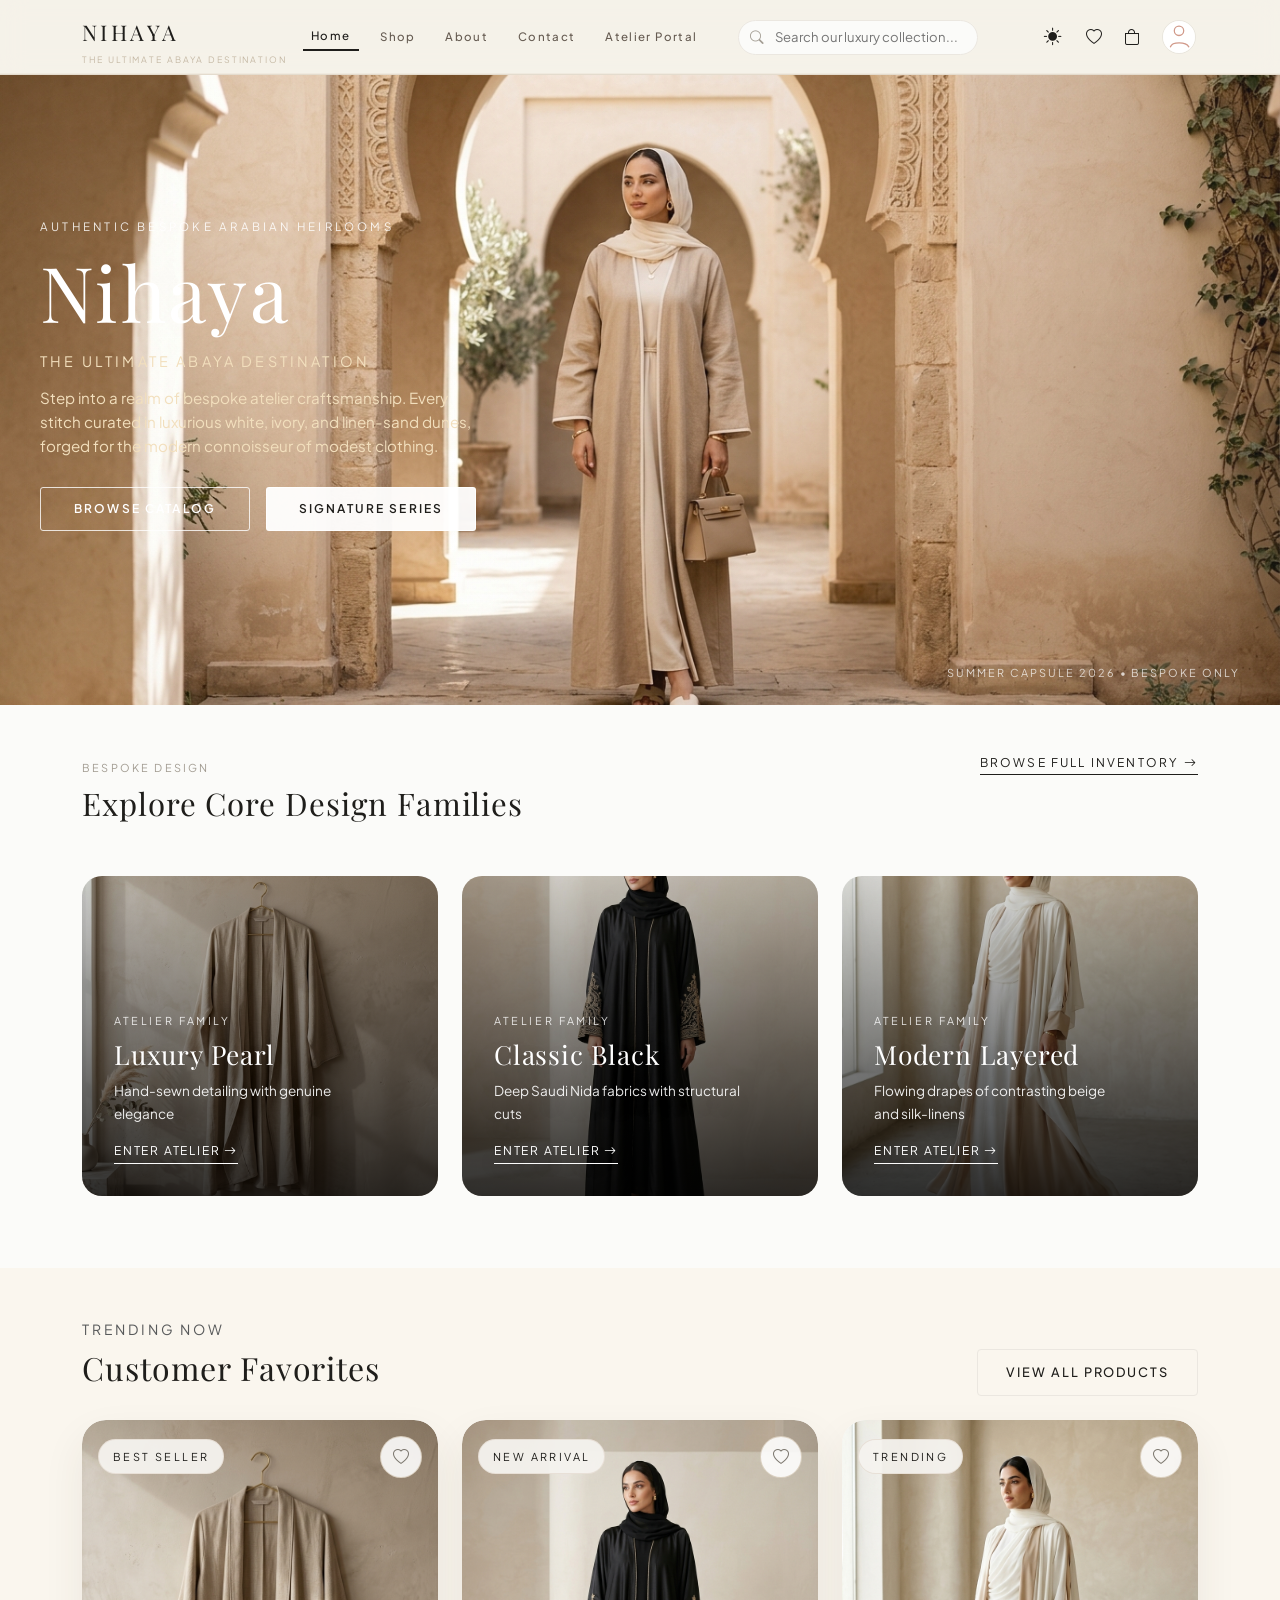
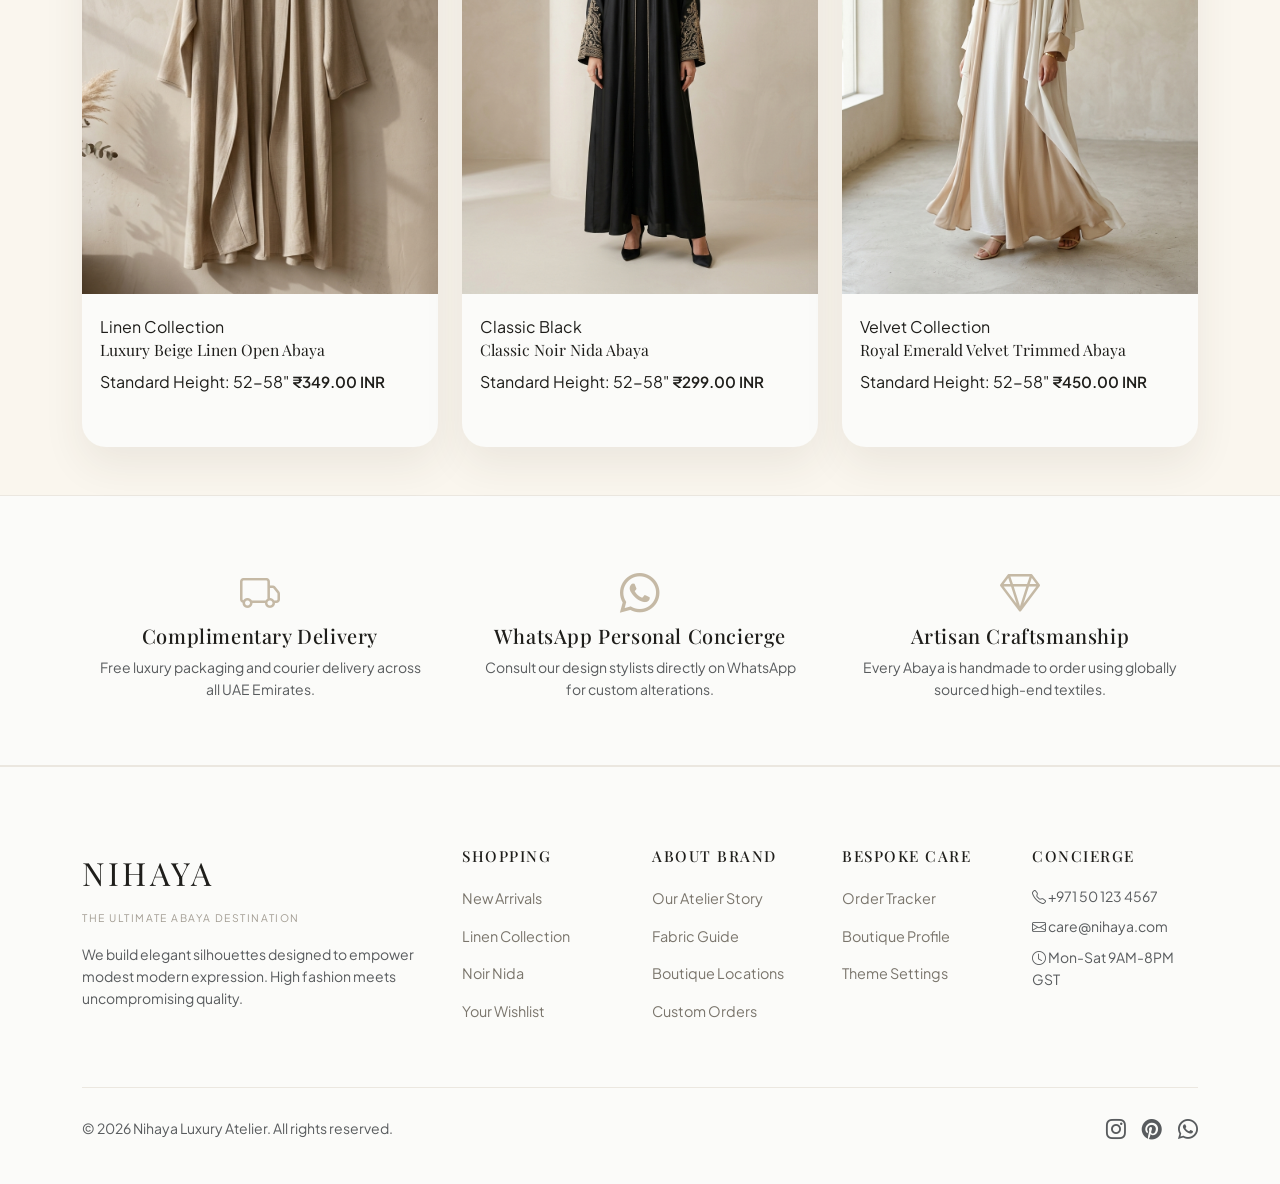
==== commit 390ea6cb: "Updating" ====
--- a/index.html
+++ b/index.html
@@ -1,12 +1,15 @@
 <!DOCTYPE html>
 <html lang="en">
+
 <head>
   <meta charset="UTF-8">
   <meta name="viewport" content="width=device-width, initial-scale=1.0">
   <title>Nihaya | The Ultimate Abaya Destination</title>
-  <meta name="description" content="Discover the finest collection of luxury Abayas at Nihaya. Handcrafted elegance, premium fabrics, and bespoke modest wear tailored for the modern woman.">
+  <meta name="description"
+    content="Discover the finest collection of luxury Abayas at Nihaya. Handcrafted elegance, premium fabrics, and bespoke modest wear tailored for the modern woman.">
   <meta property="og:title" content="Nihaya | The Ultimate Abaya Destination">
-  <meta property="og:description" content="Discover the finest collection of luxury Abayas at Nihaya. Handcrafted elegance, premium fabrics, and bespoke modest wear tailored for the modern woman.">
+  <meta property="og:description"
+    content="Discover the finest collection of luxury Abayas at Nihaya. Handcrafted elegance, premium fabrics, and bespoke modest wear tailored for the modern woman.">
   <meta property="og:image" content="images/logo.png">
   <meta property="og:url" content="https://shafeer-shan.github.io/Nihaya-Abaya-Store/">
   <!-- CSS CDNs -->
@@ -14,6 +17,7 @@
   <link href="https://cdn.jsdelivr.net/npm/bootstrap-icons@1.11.3/font/bootstrap-icons.min.css" rel="stylesheet">
   <link rel="stylesheet" href="assets/css/styles.css">
 </head>
+
 <body>
 
   <!-- Splash Screen -->
@@ -34,7 +38,8 @@
           <div class="navbar-subtitle">The Ultimate Abaya Destination</div>
         </div>
 
-        <button class="navbar-toggler d-md-none" type="button" data-bs-toggle="collapse" data-bs-target="#nihayaNavMenu" aria-controls="nihayaNavMenu" aria-expanded="false" aria-label="Toggle navigation">
+        <button class="navbar-toggler d-md-none" type="button" data-bs-toggle="collapse" data-bs-target="#nihayaNavMenu"
+          aria-controls="nihayaNavMenu" aria-expanded="false" aria-label="Toggle navigation">
           <i class="bi bi-list"></i>
         </button>
       </div>
@@ -59,12 +64,14 @@
       <!-- Desktop / Action Items -->
       <div class="header-actions">
         <!-- Search Button (Mobile view only to toggle search bar at top) -->
-        <button class="icon-btn d-md-none" data-bs-toggle="collapse" data-bs-target="#mobileSearchCollapse" aria-label="Open search">
+        <button class="icon-btn d-md-none" data-bs-toggle="collapse" data-bs-target="#mobileSearchCollapse"
+          aria-label="Open search">
           <i class="bi bi-search"></i>
         </button>
 
         <!-- Theme Toggle Button -->
-        <button type="button" class="icon-btn theme-toggle-btn d-none d-md-inline-block" aria-label="Switch to dark mode" title="Switch to dark mode">
+        <button type="button" class="icon-btn theme-toggle-btn d-none d-md-inline-block"
+          aria-label="Switch to dark mode" title="Switch to dark mode">
           <i class="bi bi-sun-fill"></i>
         </button>
 
@@ -81,7 +88,8 @@
         </a>
 
         <!-- Profile / Dashboard -->
-        <a href="profile.html" class="icon-btn d-none d-md-inline-block" id="profile-header-link" aria-label="User Profile">
+        <a href="profile.html" class="icon-btn d-none d-md-inline-block" id="profile-header-link"
+          aria-label="User Profile">
           <i class="bi bi-person"></i>
         </a>
       </div>
@@ -89,7 +97,8 @@
   </header>
 
   <!-- Mobile Search Bar Collapse -->
-  <div class="collapse d-md-none border-bottom p-3 bg-white" id="mobileSearchCollapse" style="background-color: var(--bg-primary) !important; border-color: var(--border-color) !important;">
+  <div class="collapse d-md-none border-bottom p-3 bg-white" id="mobileSearchCollapse"
+    style="background-color: var(--bg-primary) !important; border-color: var(--border-color) !important;">
     <div class="search-box-container w-100 position-relative">
       <i class="bi bi-search search-icon-inside"></i>
       <input type="text" id="search-input" class="search-input" placeholder="Search abayas...">
@@ -105,7 +114,8 @@
         <span class="hero-topline">Authentic Bespoke Arabian Heirlooms</span>
         <h1 class="hero-title">Nihaya</h1>
         <span class="hero-subtitle">The Ultimate Abaya Destination</span>
-        <p class="hero-desc">Step into a realm of bespoke atelier craftsmanship. Every stitch curated in luxurious white, ivory, and linen-sand dunes, forged for the modern connoisseur of modest clothing.</p>
+        <p class="hero-desc">Step into a realm of bespoke atelier craftsmanship. Every stitch curated in luxurious
+          white, ivory, and linen-sand dunes, forged for the modern connoisseur of modest clothing.</p>
         <div class="hero-buttons">
           <a href="shop.html" class="btn-hero-secondary">Browse Catalog</a>
           <a href="shop.html" class="btn-hero-primary">Signature Series</a>
@@ -118,14 +128,15 @@
   <!-- Special Collections Showcase -->
   <section class="py-5" style="background-color: var(--bg-secondary);">
     <div class="container">
-      <div class="d-flex flex-column flex-md-row justify-content-between align-items-start gap-3 mb-5 collections-header">
+      <div
+        class="d-flex flex-column flex-md-row justify-content-between align-items-start gap-3 mb-5 collections-header">
         <div>
           <span class="section-label text-uppercase">Bespoke Design</span>
           <h2 class="collections-title mt-2">Explore Core Design Families</h2>
         </div>
         <a href="shop.html" class="collections-link">Browse Full Inventory <i class="bi bi-arrow-right"></i></a>
       </div>
-      
+
       <div class="row g-4">
         <div class="col-md-4">
           <div class="category-card">
@@ -134,29 +145,34 @@
               <span class="category-card-subtitle">Atelier Family</span>
               <h3 class="category-card-title">Luxury Pearl</h3>
               <p class="category-card-copy">Hand-sewn detailing with genuine elegance</p>
-              <a href="shop.html?category=Luxury Pearl" class="category-card-link">Enter Atelier <i class="bi bi-arrow-right"></i></a>
+              <a href="shop.html?category=Luxury Pearl" class="category-card-link">Enter Atelier <i
+                  class="bi bi-arrow-right"></i></a>
             </div>
           </div>
         </div>
         <div class="col-md-4">
           <div class="category-card">
-            <img src="assets/images/nihaya_royal_black_1780999076777.png" alt="Classic Black Collection" class="category-img">
+            <img src="assets/images/nihaya_royal_black_1780999076777.png" alt="Classic Black Collection"
+              class="category-img">
             <div class="category-card-overlay">
               <span class="category-card-subtitle">Atelier Family</span>
               <h3 class="category-card-title">Classic Black</h3>
               <p class="category-card-copy">Deep Saudi Nida fabrics with structural cuts</p>
-              <a href="shop.html?category=Classic Black" class="category-card-link">Enter Atelier <i class="bi bi-arrow-right"></i></a>
+              <a href="shop.html?category=Classic Black" class="category-card-link">Enter Atelier <i
+                  class="bi bi-arrow-right"></i></a>
             </div>
           </div>
         </div>
         <div class="col-md-4">
           <div class="category-card">
-            <img src="assets/images/nihaya_modern_contrast_1780999092287.png" alt="Modern Layered Collection" class="category-img">
+            <img src="assets/images/nihaya_modern_contrast_1780999092287.png" alt="Modern Layered Collection"
+              class="category-img">
             <div class="category-card-overlay">
               <span class="category-card-subtitle">Atelier Family</span>
               <h3 class="category-card-title">Modern Layered</h3>
               <p class="category-card-copy">Flowing drapes of contrasting beige and silk-linens</p>
-              <a href="shop.html?category=Modern Layered" class="category-card-link">Enter Atelier <i class="bi bi-arrow-right"></i></a>
+              <a href="shop.html?category=Modern Layered" class="category-card-link">Enter Atelier <i
+                  class="bi bi-arrow-right"></i></a>
             </div>
           </div>
         </div>
@@ -169,7 +185,8 @@
     <div class="container">
       <div class="d-flex justify-content-between align-items-end mb-4">
         <div>
-          <span class="text-uppercase tracking-wider text-muted small" style="letter-spacing: 0.2em;">Trending Now</span>
+          <span class="text-uppercase tracking-wider text-muted small" style="letter-spacing: 0.2em;">Trending
+            Now</span>
           <h2 class="mt-2">Customer Favorites</h2>
         </div>
         <a href="shop.html" class="btn-nihaya-outline d-none d-md-inline-block">View All Products</a>
@@ -178,7 +195,7 @@
       <div class="row align-items-stretch g-4" id="trending-products-container">
         <!-- Rendered dynamically by javascript -->
       </div>
-      
+
       <div class="text-center mt-4 d-md-none">
         <a href="shop.html" class="btn-nihaya-outline w-100">View All Products</a>
       </div>
@@ -186,7 +203,8 @@
   </section>
 
   <!-- Value Propositions Section -->
-  <section class="py-5 border-top border-bottom" style="border-color: var(--border-color) !important; background-color: var(--bg-secondary);">
+  <section class="py-5 border-top border-bottom"
+    style="border-color: var(--border-color) !important; background-color: var(--bg-secondary);">
     <div class="container">
       <div class="row text-center g-4">
         <div class="col-md-4">
@@ -200,14 +218,16 @@
           <div class="p-3">
             <i class="bi bi-whatsapp fs-1 text-muted mb-3" style="color: var(--accent-color) !important;"></i>
             <h4 class="h5 mb-2">WhatsApp Personal Concierge</h4>
-            <p class="text-muted small mb-0">Consult our design stylists directly on WhatsApp for custom alterations.</p>
+            <p class="text-muted small mb-0">Consult our design stylists directly on WhatsApp for custom alterations.
+            </p>
           </div>
         </div>
         <div class="col-md-4">
           <div class="p-3">
             <i class="bi bi-gem fs-1 text-muted mb-3" style="color: var(--accent-color) !important;"></i>
             <h4 class="h5 mb-2">Artisan Craftsmanship</h4>
-            <p class="text-muted small mb-0">Every Abaya is handmade to order using globally sourced high-end textiles.</p>
+            <p class="text-muted small mb-0">Every Abaya is handmade to order using globally sourced high-end textiles.
+            </p>
           </div>
         </div>
       </div>
@@ -221,7 +241,8 @@
         <div class="col-lg-4 col-md-6">
           <div class="footer-logo">Nihaya</div>
           <p class="footer-slogan">The Ultimate Abaya Destination</p>
-          <p class="text-muted small mt-3">We build elegant silhouettes designed to empower modest modern expression. High fashion meets uncompromising quality.</p>
+          <p class="text-muted small mt-3">We build elegant silhouettes designed to empower modest modern expression.
+            High fashion meets uncompromising quality.</p>
         </div>
         <div class="col-lg-2 col-md-6 footer-link-col">
           <h5>Shopping</h5>
@@ -256,7 +277,8 @@
           <p class="text-muted small"><i class="bi bi-clock"></i> Mon-Sat 9AM-8PM GST</p>
         </div>
       </div>
-      <div class="d-flex flex-column flex-sm-row justify-content-between align-items-center border-top pt-4" style="border-color: var(--border-color) !important;">
+      <div class="d-flex flex-column flex-sm-row justify-content-between align-items-center border-top pt-4"
+        style="border-color: var(--border-color) !important;">
         <p class="text-muted small mb-0">&copy; 2026 Nihaya Luxury Atelier. All rights reserved.</p>
         <div class="d-flex gap-3 mt-3 mt-sm-0">
           <a href="#" class="text-muted fs-5"><i class="bi bi-instagram"></i></a>
@@ -295,6 +317,7 @@
 
   <!-- JS Scripts -->
   <script src="https://cdn.jsdelivr.net/npm/bootstrap@5.3.3/dist/js/bootstrap.bundle.min.js"></script>
+  <script src="https://cdn.jsdelivr.net/npm/@supabase/supabase-js@2"></script>
   <script src="assets/js/products.js"></script>
   <script src="assets/js/store.js"></script>
   <script src="assets/js/notifications.js"></script>
@@ -302,54 +325,62 @@
 
   <!-- Page-specific Dynamic Script -->
   <script>
-    // Load trending products dynamically
     document.addEventListener('DOMContentLoaded', () => {
       const container = document.getElementById('trending-products-container');
-      if (!container || typeof getTrendingProducts !== 'function') return;
-
-      const trendingProducts = getTrendingProducts();
-
-      trendingProducts.slice(0, 3).forEach((product, index) => {
-        const tagLabel = product.tag || (index === 0 ? 'Best Seller' : index === 1 ? 'New Arrival' : 'Trending');
-        const imageOverrides = [
-          'assets/images/abaya_beige.png',
-          'assets/images/nihaya_royal_black_1780999076777.png',
-          'assets/images/nihaya_modern_contrast_1780999092287.png'
-        ];
-        const imageSource = imageOverrides[index] || product.primaryImage;
-        const altImage = product.secondaryImage || imageSource;
-        const col = document.createElement('div');
-        col.className = 'col-lg-4 col-md-6';
-        col.innerHTML = `
-          <div class="product-card h-100">
-            <div class="product-image-wrapper">
-              <div class="product-image-head">
-                <span class="product-tag">${tagLabel}</span>
-                <button class="wishlist-action" onclick="addToWishlist('${product.id}')" aria-label="Add to wishlist">
-                  <i class="bi bi-heart"></i>
-                </button>
+
+      function renderTrending() {
+        if (!container || typeof getTrendingProducts !== 'function') return;
+
+        container.innerHTML = '';
+        const trendingProducts = getTrendingProducts();
+
+        trendingProducts.slice(0, 3).forEach((product, index) => {
+          const tagLabel = product.tag || (index === 0 ? 'Best Seller' : index === 1 ? 'New Arrival' : 'Trending');
+          const imageOverrides = [
+            'assets/images/abaya_beige.png',
+            'assets/images/nihaya_royal_black_1780999076777.png',
+            'assets/images/nihaya_modern_contrast_1780999092287.png'
+          ];
+          const imageSource = imageOverrides[index] || product.primaryImage;
+          const altImage = product.secondaryImage || imageSource;
+          const col = document.createElement('div');
+          col.className = 'col-lg-4 col-md-6';
+          col.innerHTML = `
+            <div class="product-card h-100">
+              <div class="product-image-wrapper">
+                <div class="product-image-head">
+                  <span class="product-tag">${tagLabel}</span>
+                  <button class="wishlist-action" onclick="addToWishlist('${product.id}')" aria-label="Add to wishlist">
+                    <i class="bi bi-heart"></i>
+                  </button>
+                </div>
+                <a href="product.html?id=${product.id}">
+                  <img src="${imageSource}" alt="${product.name}" class="product-img">
+                  <img src="${altImage}" alt="${product.name} Alternate" class="product-img-secondary">
+                </a>
+                <div class="card-action-overlay">
+                  <a href="product.html?id=${product.id}" class="bespoke-btn">Bespoke Specification</a>
+                </div>
               </div>
-              <a href="product.html?id=${product.id}">
-                <img src="${imageSource}" alt="${product.name}" class="product-img">
-                <img src="${altImage}" alt="${product.name} Alternate" class="product-img-secondary">
-              </a>
-              <div class="card-action-overlay">
-                <a href="product.html?id=${product.id}" class="bespoke-btn">Bespoke Specification</a>
+              <div class="product-card-body">
+                <span class="product-cat">${product.category}</span>
+                <a href="product.html?id=${product.id}" class="product-name-link">${product.name}</a>
+                <div class="product-meta">
+                  <span>Standard Height: 52-58"</span>
+                  <span class="product-price-tag">₹${product.price.toFixed(2)} INR</span>
+                </div>
               </div>
             </div>
-            <div class="product-card-body">
-              <span class="product-cat">${product.category}</span>
-              <a href="product.html?id=${product.id}" class="product-name-link">${product.name}</a>
-              <div class="product-meta">
-                <span>Standard Height: 52-58"</span>
-                <span class="product-price-tag">${product.price.toFixed(2)} AED</span>
-              </div>
-            </div>
-          </div>
-        `;
-        container.appendChild(col);
-      });
+          `;
+          container.appendChild(col);
+        });
+      }
+
+      renderTrending();
+
+      window.addEventListener('nihaya-products-updated', renderTrending);
     });
   </script>
 </body>
-</html>
+
+</html>
--- a/assets/css/styles.css
+++ b/assets/css/styles.css
@@ -199,15 +199,25 @@
   flex-wrap: nowrap;
   align-items: center;
   position: relative;
+  justify-content: flex-start;
+}
+
+.nihaya-navbar .container > .d-flex,
+.nihaya-navbar .container > .collapse.navbar-collapse,
+.nihaya-navbar .container > .search-box-container,
+.nihaya-navbar .container > .header-actions {
+  flex: 0 0 auto;
 }
 
 .collapse.navbar-collapse {
   flex: 1 1 auto;
   min-width: 0;
+  justify-content: flex-start;
 }
 
 .nihaya-menu {
   flex-wrap: nowrap;
+  justify-content: flex-start;
 }
 
 @media (max-width: 991px) {
@@ -385,12 +395,6 @@
   width: 100%;
   max-width: 240px;
   flex: 0 0 240px;
-}
-
-.header-actions {
-  display: flex;
-  align-items: center;
-  gap: 8px;
 }
 
 .search-input {
@@ -500,6 +504,7 @@
   display: flex;
   align-items: center;
   gap: 18px;
+  margin-left: auto;
 }
 
 .icon-btn {
